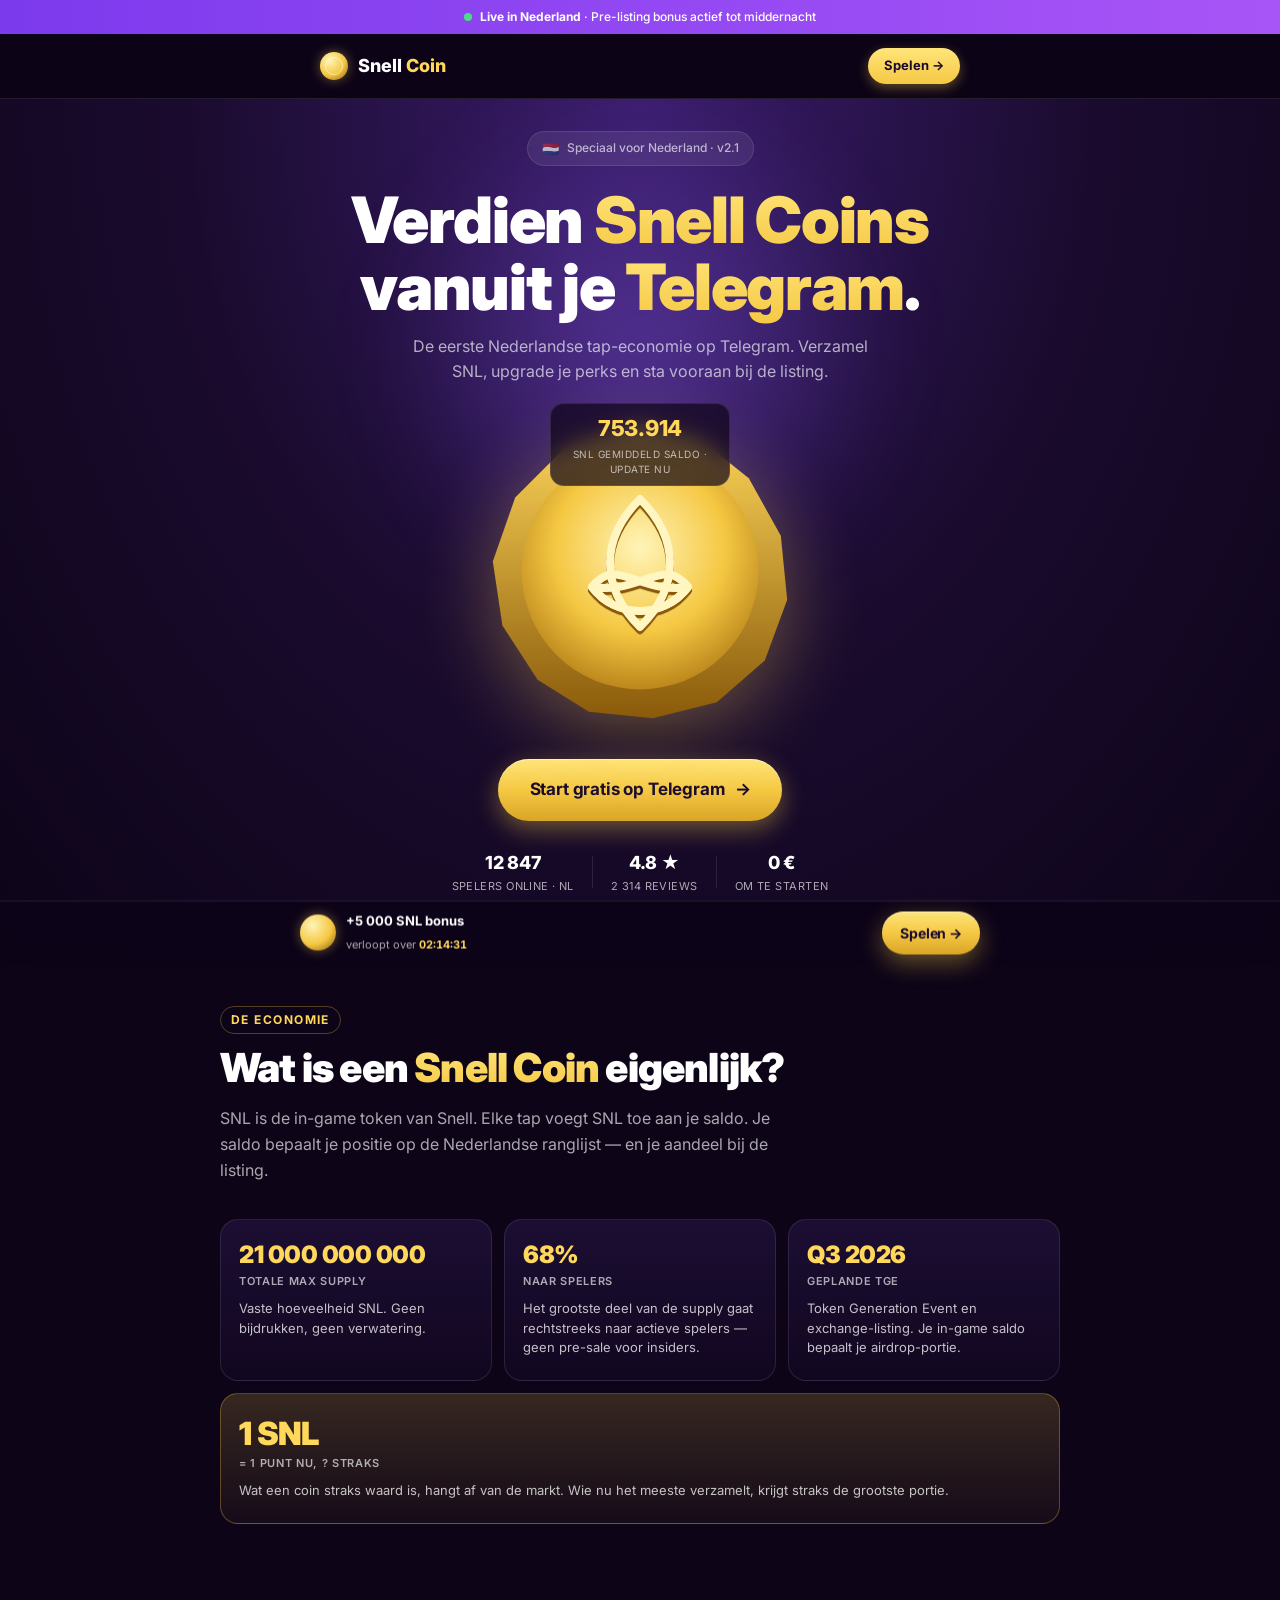
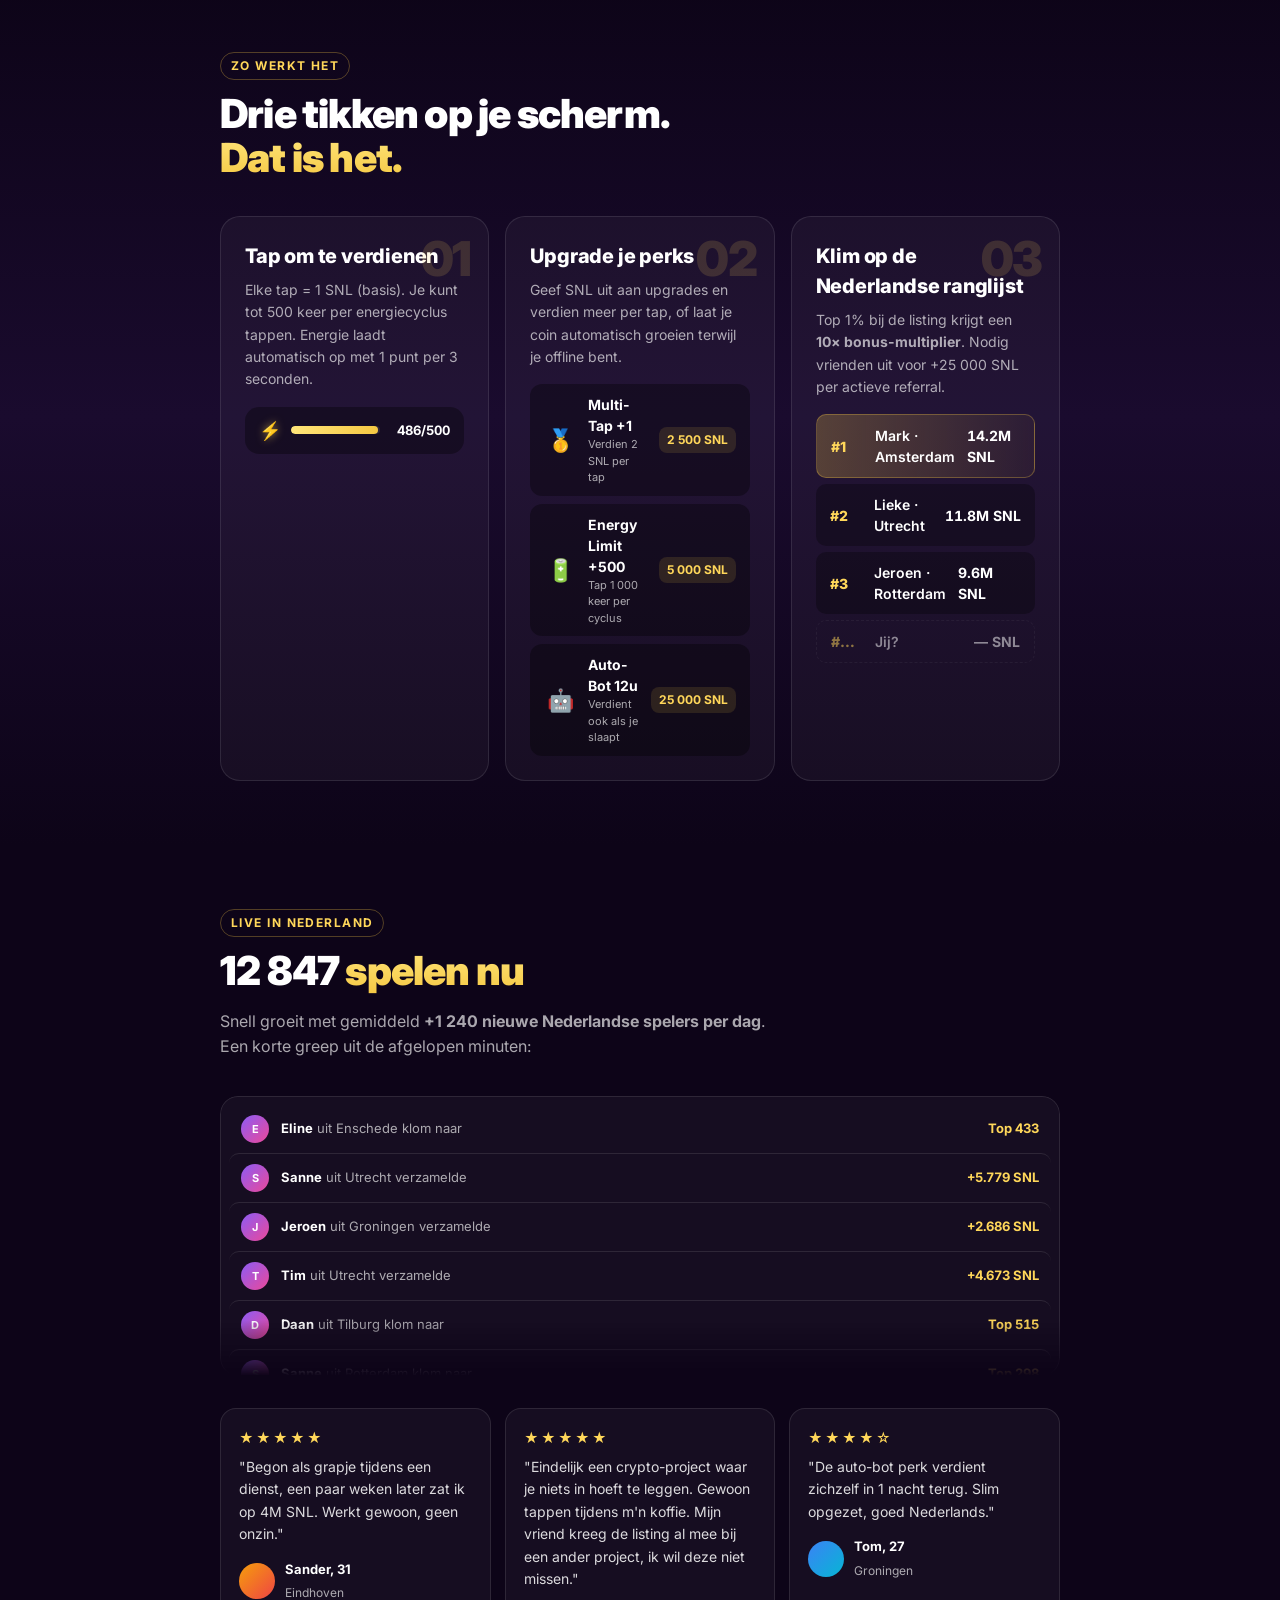
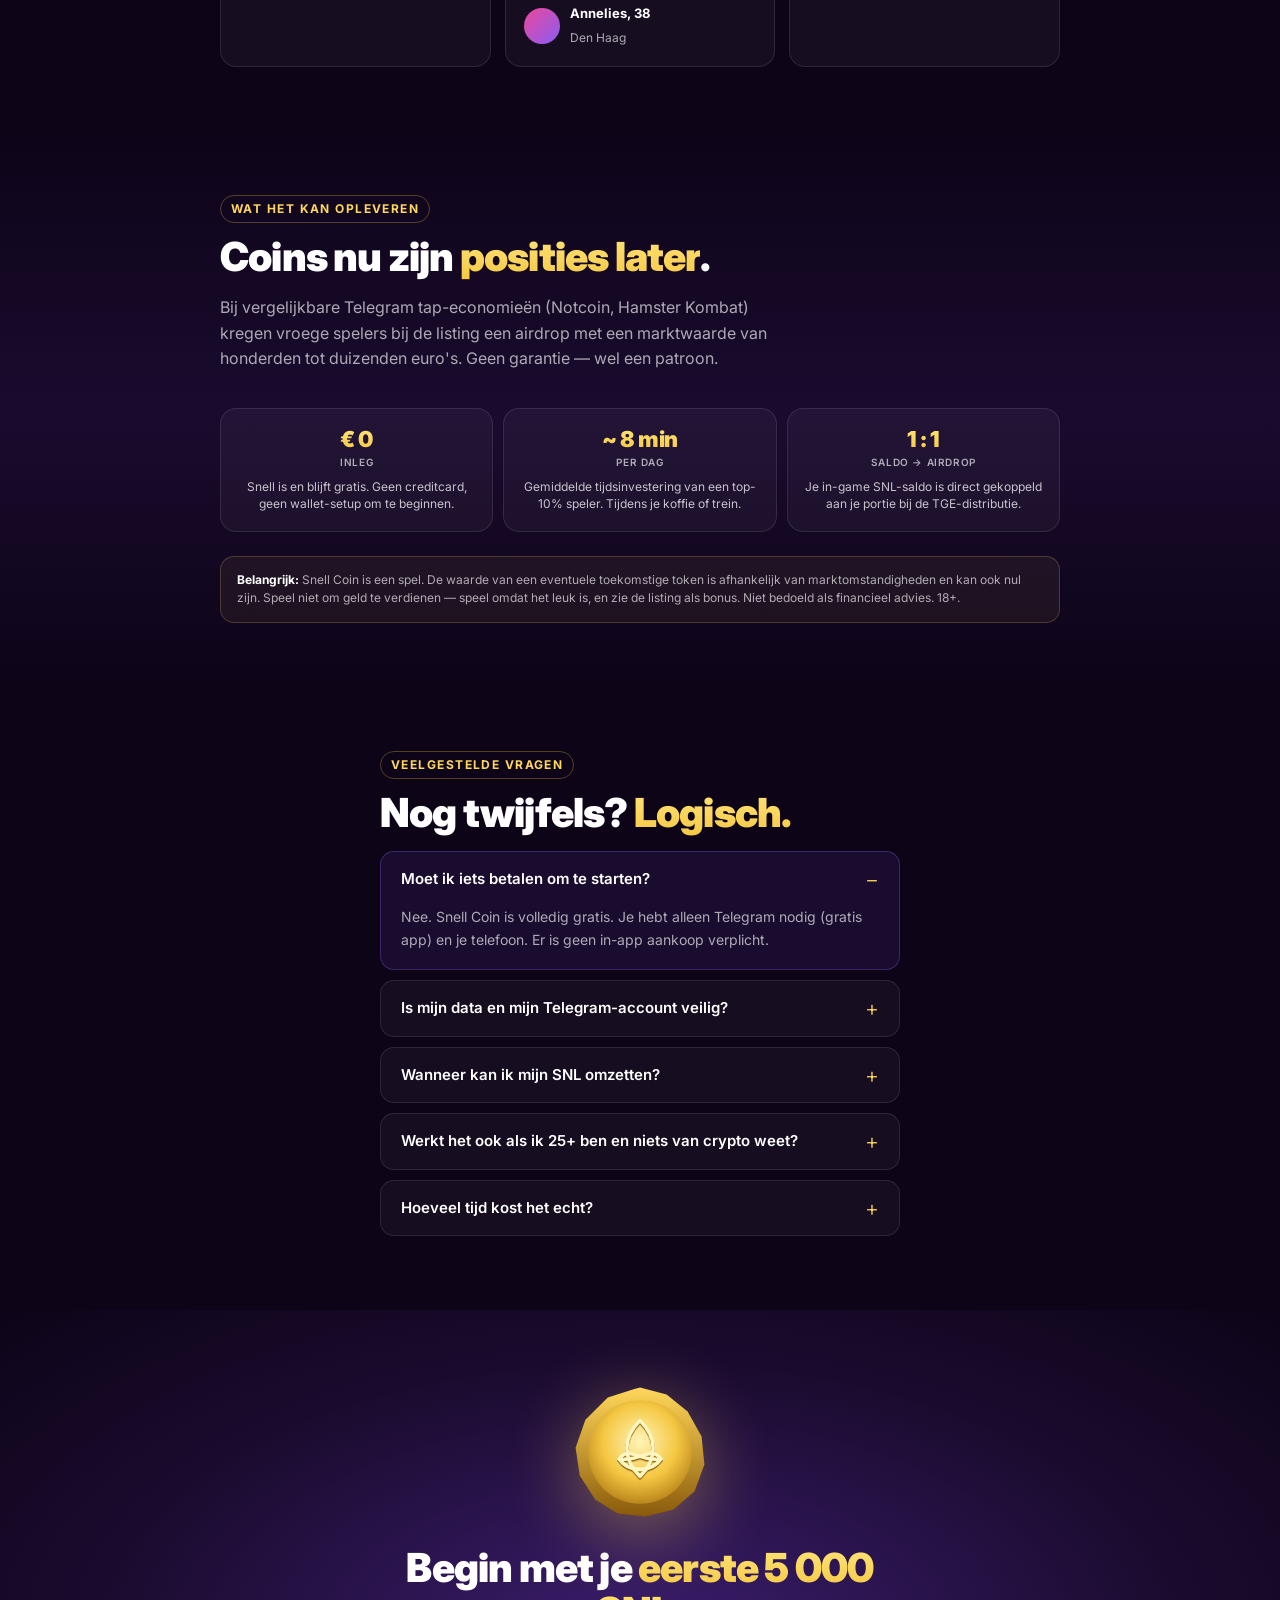
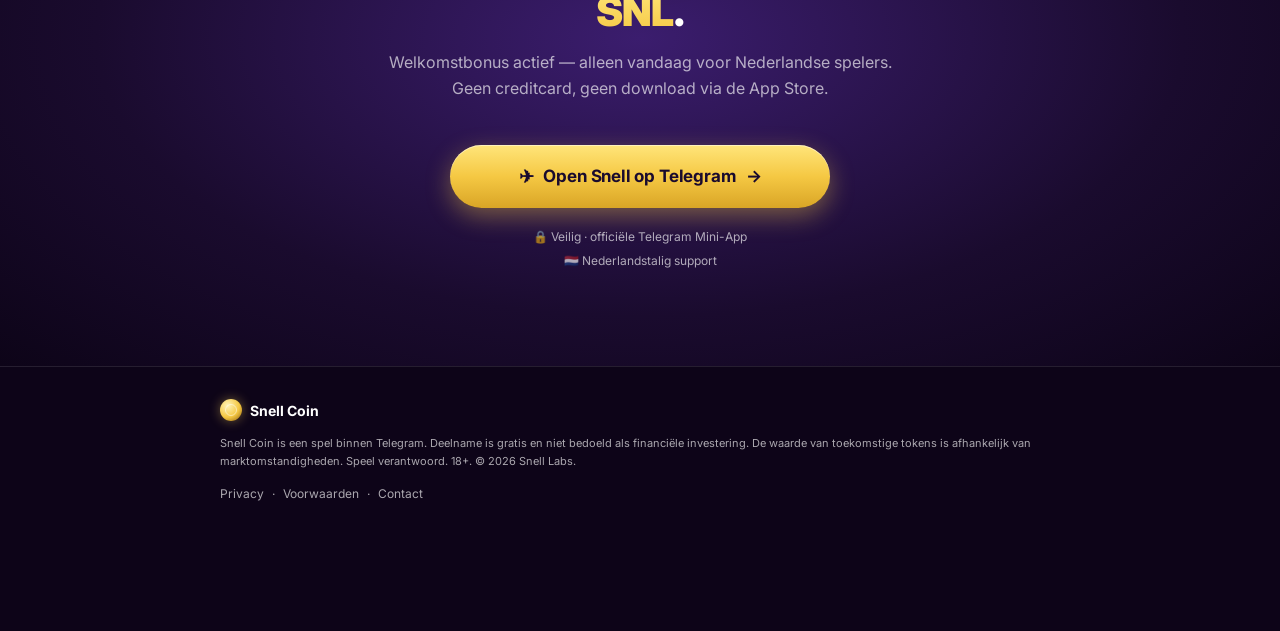
==== index.html @ 41da661c "add Snell Coin prelander for NL geo Mobile-first Dutch single-page prelander targeting 25+ paying au" ====
<!DOCTYPE html>
<html lang="nl">
<head>
<meta charset="UTF-8" />
<meta name="viewport" content="width=device-width, initial-scale=1.0, viewport-fit=cover" />
<meta name="theme-color" content="#1a0b2e" />
<title>Snell Coin — De Nederlandse Telegram-economie</title>
<meta name="description" content="Snell Coin is een Telegram-gebaseerde tap-economie. Verzamel SNL, upgrade je perks en bereid je voor op de listing. Speel gratis vanaf je telefoon." />
<link rel="preconnect" href="https://fonts.googleapis.com" />
<link rel="preconnect" href="https://fonts.gstatic.com" crossorigin />
<link href="https://fonts.googleapis.com/css2?family=Inter:wght@400;500;600;700;800;900&display=swap" rel="stylesheet" />
<link rel="stylesheet" href="styles.css" />
</head>
<body>

<!-- ============ TOP BANNER ============ -->
<div class="top-banner">
  <span class="pulse-dot"></span>
  <span><strong>Live in Nederland</strong> · Pre-listing bonus actief tot middernacht</span>
</div>

<!-- ============ NAV ============ -->
<header class="nav">
  <div class="nav-inner">
    <div class="logo">
      <div class="logo-coin"></div>
      <span>Snell <em>Coin</em></span>
    </div>
    <a href="#cta" class="nav-cta">Spelen →</a>
  </div>
</header>

<!-- ============ HERO ============ -->
<section class="hero">
  <div class="hero-glow"></div>
  <div class="container">
    <div class="hero-badge">
      <span class="flag">🇳🇱</span>
      <span>Speciaal voor Nederland · v2.1</span>
    </div>

    <h1 class="hero-title">
      Verdien <span class="gold">Snell Coins</span><br />
      vanuit je <span class="gold">Telegram</span>.
    </h1>

    <p class="hero-sub">
      De eerste Nederlandse tap-economie op Telegram. Verzamel SNL, upgrade je perks en sta vooraan bij de listing.
    </p>

    <!-- Live coin showcase -->
    <div class="coin-stage">
      <div class="coin-shadow"></div>
      <div class="coin">
        <svg viewBox="0 0 200 200" class="coin-svg" aria-hidden="true">
          <defs>
            <radialGradient id="gFace" cx="50%" cy="40%" r="65%">
              <stop offset="0%" stop-color="#FFF4B8"/>
              <stop offset="55%" stop-color="#F5C843"/>
              <stop offset="100%" stop-color="#B07A14"/>
            </radialGradient>
            <linearGradient id="gEdge" x1="0" y1="0" x2="0" y2="1">
              <stop offset="0%" stop-color="#FFD75A"/>
              <stop offset="100%" stop-color="#8A5A0A"/>
            </linearGradient>
          </defs>
          <polygon points="100,8 138,18 168,42 188,78 192,118 178,156 148,182 108,192 68,188 36,168 14,134 8,94 22,54 54,22 92,10" fill="url(#gEdge)"/>
          <circle cx="100" cy="100" r="74" fill="url(#gFace)"/>
          <g stroke="#FFF6C2" stroke-width="5" fill="none" stroke-linecap="round" stroke-linejoin="round" filter="drop-shadow(0 2px 0 #8A5A0A)">
            <path d="M100 55 C 75 80, 75 110, 100 135 C 125 110, 125 80, 100 55 Z"/>
            <path d="M70 110 C 85 90, 100 115, 130 110 C 115 130, 85 130, 70 110 Z"/>
            <path d="M130 110 C 115 90, 100 115, 70 110 C 85 130, 115 130, 130 110 Z"/>
          </g>
        </svg>
      </div>
      <div class="coin-counter">
        <div class="coin-counter-num" id="liveBalance">753.904</div>
        <div class="coin-counter-label">SNL gemiddeld saldo · update <span id="lastUpdate">nu</span></div>
      </div>
    </div>

    <a href="#cta" class="btn btn-primary btn-hero">
      <span>Start gratis op Telegram</span>
      <span class="btn-arrow">→</span>
    </a>

    <div class="hero-trust">
      <div class="trust-item"><strong id="playerCount">12 847</strong><span>spelers online · NL</span></div>
      <div class="trust-divider"></div>
      <div class="trust-item"><strong>4.8 ★</strong><span>2 314 reviews</span></div>
      <div class="trust-divider"></div>
      <div class="trust-item"><strong>0 €</strong><span>om te starten</span></div>
    </div>
  </div>
</section>

<!-- ============ ECONOMY REVEAL ============ -->
<section class="section" id="economy">
  <div class="container">
    <div class="eyebrow">De economie</div>
    <h2 class="section-title">Wat is een <span class="gold">Snell Coin</span> eigenlijk?</h2>
    <p class="section-lead">
      SNL is de in-game token van Snell. Elke tap voegt SNL toe aan je saldo. Je saldo bepaalt je positie op de Nederlandse ranglijst — en je aandeel bij de listing.
    </p>

    <div class="econ-grid">
      <div class="econ-card">
        <div class="econ-num">21 000 000 000</div>
        <div class="econ-label">Totale max supply</div>
        <p>Vaste hoeveelheid SNL. Geen bijdrukken, geen verwatering.</p>
      </div>
      <div class="econ-card">
        <div class="econ-num">68%</div>
        <div class="econ-label">Naar spelers</div>
        <p>Het grootste deel van de supply gaat rechtstreeks naar actieve spelers — geen pre-sale voor insiders.</p>
      </div>
      <div class="econ-card">
        <div class="econ-num">Q3 2026</div>
        <div class="econ-label">Geplande TGE</div>
        <p>Token Generation Event en exchange-listing. Je in-game saldo bepaalt je airdrop-portie.</p>
      </div>
      <div class="econ-card highlight">
        <div class="econ-num">1 SNL</div>
        <div class="econ-label">= 1 punt nu, ? straks</div>
        <p>Wat een coin straks waard is, hangt af van de markt. Wie nu het meeste verzamelt, krijgt straks de grootste portie.</p>
      </div>
    </div>
  </div>
</section>

<!-- ============ MECHANIC DETAIL ============ -->
<section class="section section-dark" id="how">
  <div class="container">
    <div class="eyebrow">Zo werkt het</div>
    <h2 class="section-title">Drie tikken op je scherm.<br /><span class="gold">Dat is het.</span></h2>

    <div class="how-steps">
      <div class="how-step">
        <div class="how-step-num">01</div>
        <h3>Tap om te verdienen</h3>
        <p>Elke tap = 1 SNL (basis). Je kunt tot 500 keer per energiecyclus tappen. Energie laadt automatisch op met 1 punt per 3 seconden.</p>
        <div class="energy-demo">
          <div class="lightning">⚡</div>
          <div class="energy-bar-wrap">
            <div class="energy-bar" id="energyBar"></div>
          </div>
          <span class="energy-num" id="energyNum">488/500</span>
        </div>
      </div>

      <div class="how-step">
        <div class="how-step-num">02</div>
        <h3>Upgrade je perks</h3>
        <p>Geef SNL uit aan upgrades en verdien meer per tap, of laat je coin automatisch groeien terwijl je offline bent.</p>
        <div class="perks-list">
          <div class="perk"><div class="perk-icon">🥇</div><div class="perk-info"><strong>Multi-Tap +1</strong><span>Verdien 2 SNL per tap</span></div><span class="perk-cost">2 500 SNL</span></div>
          <div class="perk"><div class="perk-icon">🔋</div><div class="perk-info"><strong>Energy Limit +500</strong><span>Tap 1 000 keer per cyclus</span></div><span class="perk-cost">5 000 SNL</span></div>
          <div class="perk"><div class="perk-icon">🤖</div><div class="perk-info"><strong>Auto-Bot 12u</strong><span>Verdient ook als je slaapt</span></div><span class="perk-cost">25 000 SNL</span></div>
        </div>
      </div>

      <div class="how-step">
        <div class="how-step-num">03</div>
        <h3>Klim op de Nederlandse ranglijst</h3>
        <p>Top 1% bij de listing krijgt een <strong>10× bonus-multiplier</strong>. Nodig vrienden uit voor +25 000 SNL per actieve referral.</p>
        <div class="leaderboard">
          <div class="lb-row gold-bg"><span class="lb-pos">#1</span><span class="lb-name">Mark · Amsterdam</span><span class="lb-bal">14.2M SNL</span></div>
          <div class="lb-row"><span class="lb-pos">#2</span><span class="lb-name">Lieke · Utrecht</span><span class="lb-bal">11.8M SNL</span></div>
          <div class="lb-row"><span class="lb-pos">#3</span><span class="lb-name">Jeroen · Rotterdam</span><span class="lb-bal">9.6M SNL</span></div>
          <div class="lb-row dim"><span class="lb-pos">#…</span><span class="lb-name">Jij?</span><span class="lb-bal">— SNL</span></div>
        </div>
      </div>
    </div>
  </div>
</section>

<!-- ============ SOCIAL PROOF / LIVE ACTIVITY ============ -->
<section class="section" id="social">
  <div class="container">
    <div class="eyebrow">Live in Nederland</div>
    <h2 class="section-title"><span id="playerBig">12 847</span> <span class="gold">spelen nu</span></h2>
    <p class="section-lead">Snell groeit met gemiddeld <strong>+1 240 nieuwe Nederlandse spelers per dag</strong>. Een korte greep uit de afgelopen minuten:</p>

    <div class="activity-feed" id="activityFeed">
      <!-- filled by JS -->
    </div>

    <div class="reviews">
      <div class="review">
        <div class="review-stars">★★★★★</div>
        <p>"Begon als grapje tijdens een dienst, een paar weken later zat ik op 4M SNL. Werkt gewoon, geen onzin."</p>
        <div class="review-author"><div class="avatar a1"></div><div><strong>Sander, 31</strong><span>Eindhoven</span></div></div>
      </div>
      <div class="review">
        <div class="review-stars">★★★★★</div>
        <p>"Eindelijk een crypto-project waar je niets in hoeft te leggen. Gewoon tappen tijdens m'n koffie. Mijn vriend kreeg de listing al mee bij een ander project, ik wil deze niet missen."</p>
        <div class="review-author"><div class="avatar a2"></div><div><strong>Annelies, 38</strong><span>Den Haag</span></div></div>
      </div>
      <div class="review">
        <div class="review-stars">★★★★☆</div>
        <p>"De auto-bot perk verdient zichzelf in 1 nacht terug. Slim opgezet, goed Nederlands."</p>
        <div class="review-author"><div class="avatar a3"></div><div><strong>Tom, 27</strong><span>Groningen</span></div></div>
      </div>
    </div>
  </div>
</section>

<!-- ============ SOFT FINANCIAL FRAMING ============ -->
<section class="section section-dark" id="value">
  <div class="container">
    <div class="eyebrow">Wat het kan opleveren</div>
    <h2 class="section-title">Coins nu zijn <span class="gold">posities later</span>.</h2>
    <p class="section-lead">
      Bij vergelijkbare Telegram tap-economieën (Notcoin, Hamster Kombat) kregen vroege spelers bij de listing een airdrop met een marktwaarde van honderden tot duizenden euro's. Geen garantie — wel een patroon.
    </p>

    <div class="value-grid">
      <div class="value-card">
        <div class="value-num gold">€ 0</div>
        <div class="value-label">Inleg</div>
        <p>Snell is en blijft gratis. Geen creditcard, geen wallet-setup om te beginnen.</p>
      </div>
      <div class="value-card">
        <div class="value-num gold">~ 8 min</div>
        <div class="value-label">Per dag</div>
        <p>Gemiddelde tijdsinvestering van een top-10% speler. Tijdens je koffie of trein.</p>
      </div>
      <div class="value-card">
        <div class="value-num gold">1 : 1</div>
        <div class="value-label">Saldo → airdrop</div>
        <p>Je in-game SNL-saldo is direct gekoppeld aan je portie bij de TGE-distributie.</p>
      </div>
    </div>

    <div class="disclaimer">
      <strong>Belangrijk:</strong> Snell Coin is een spel. De waarde van een eventuele toekomstige token is afhankelijk van marktomstandigheden en kan ook nul zijn. Speel niet om geld te verdienen — speel omdat het leuk is, en zie de listing als bonus. Niet bedoeld als financieel advies. 18+.
    </div>
  </div>
</section>

<!-- ============ FAQ ============ -->
<section class="section" id="faq">
  <div class="container narrow">
    <div class="eyebrow">Veelgestelde vragen</div>
    <h2 class="section-title">Nog twijfels? <span class="gold">Logisch.</span></h2>

    <details class="faq-item" open>
      <summary>Moet ik iets betalen om te starten?</summary>
      <p>Nee. Snell Coin is volledig gratis. Je hebt alleen Telegram nodig (gratis app) en je telefoon. Er is geen in-app aankoop verplicht.</p>
    </details>
    <details class="faq-item">
      <summary>Is mijn data en mijn Telegram-account veilig?</summary>
      <p>Snell draait als officiële Telegram Mini-App. We hebben geen toegang tot je berichten, contacten of wachtwoord. Alleen je publieke Telegram-naam en avatar.</p>
    </details>
    <details class="faq-item">
      <summary>Wanneer kan ik mijn SNL omzetten?</summary>
      <p>De TGE (Token Generation Event) staat gepland voor Q3 2026. Op dat moment wordt je in-game saldo omgezet in echte SNL op de blockchain en gelist op exchanges.</p>
    </details>
    <details class="faq-item">
      <summary>Werkt het ook als ik 25+ ben en niets van crypto weet?</summary>
      <p>Ja. De meeste van onze Nederlandse spelers zijn tussen de 27 en 45 jaar. Je hoeft niets te weten van crypto — als je een telefoon kunt bedienen, kun je Snell spelen.</p>
    </details>
    <details class="faq-item">
      <summary>Hoeveel tijd kost het echt?</summary>
      <p>5–10 minuten per dag is voldoende om in de top 25% van Nederland te blijven. De auto-bot perk verdient daarnaast 12 uur lang door terwijl je iets anders doet.</p>
    </details>
  </div>
</section>

<!-- ============ FINAL CTA ============ -->
<section class="section cta-final" id="cta">
  <div class="container narrow center">
    <div class="cta-coin">
      <svg viewBox="0 0 200 200" class="coin-svg" aria-hidden="true">
        <defs>
          <radialGradient id="gFace2" cx="50%" cy="40%" r="65%">
            <stop offset="0%" stop-color="#FFF4B8"/>
            <stop offset="55%" stop-color="#F5C843"/>
            <stop offset="100%" stop-color="#B07A14"/>
          </radialGradient>
          <linearGradient id="gEdge2" x1="0" y1="0" x2="0" y2="1">
            <stop offset="0%" stop-color="#FFD75A"/>
            <stop offset="100%" stop-color="#8A5A0A"/>
          </linearGradient>
        </defs>
        <polygon points="100,8 138,18 168,42 188,78 192,118 178,156 148,182 108,192 68,188 36,168 14,134 8,94 22,54 54,22 92,10" fill="url(#gEdge2)"/>
        <circle cx="100" cy="100" r="74" fill="url(#gFace2)"/>
        <g stroke="#FFF6C2" stroke-width="5" fill="none" stroke-linecap="round" stroke-linejoin="round" filter="drop-shadow(0 2px 0 #8A5A0A)">
          <path d="M100 55 C 75 80, 75 110, 100 135 C 125 110, 125 80, 100 55 Z"/>
          <path d="M70 110 C 85 90, 100 115, 130 110 C 115 130, 85 130, 70 110 Z"/>
          <path d="M130 110 C 115 90, 100 115, 70 110 C 85 130, 115 130, 130 110 Z"/>
        </g>
      </svg>
    </div>
    <h2 class="section-title">Begin met je <span class="gold">eerste 5 000 SNL</span>.</h2>
    <p class="section-lead">Welkomstbonus actief — alleen vandaag voor Nederlandse spelers. Geen creditcard, geen download via de App Store.</p>

    <a href="https://t.me/SnellCoinBot" class="btn btn-primary btn-cta" id="mainCta">
      <span class="tg-icon">✈</span>
      <span>Open Snell op Telegram</span>
      <span class="btn-arrow">→</span>
    </a>

    <div class="cta-meta">
      <span>🔒 Veilig · officiële Telegram Mini-App</span>
      <span>🇳🇱 Nederlandstalig support</span>
    </div>
  </div>
</section>

<!-- ============ FOOTER ============ -->
<footer class="footer">
  <div class="container">
    <div class="footer-logo">
      <div class="logo-coin small"></div>
      <span>Snell Coin</span>
    </div>
    <p class="footer-disclaimer">
      Snell Coin is een spel binnen Telegram. Deelname is gratis en niet bedoeld als financiële investering. De waarde van toekomstige tokens is afhankelijk van marktomstandigheden. Speel verantwoord. 18+. © 2026 Snell Labs.
    </p>
    <div class="footer-links">
      <a href="#">Privacy</a><span>·</span>
      <a href="#">Voorwaarden</a><span>·</span>
      <a href="#">Contact</a>
    </div>
  </div>
</footer>

<!-- ============ STICKY MOBILE CTA ============ -->
<div class="sticky-cta">
  <div class="sticky-cta-inner">
    <div class="sticky-cta-left">
      <div class="sticky-cta-coin"></div>
      <div>
        <strong>+5 000 SNL bonus</strong>
        <span>verloopt over <span id="countdown">02:14:33</span></span>
      </div>
    </div>
    <a href="https://t.me/SnellCoinBot" class="btn btn-primary btn-sm">Spelen →</a>
  </div>
</div>

<script src="script.js"></script>
</body>
</html>
---- styles.css ----
/* ============ RESET / BASE ============ */
*,*::before,*::after{box-sizing:border-box;margin:0;padding:0}
html{scroll-behavior:smooth;-webkit-text-size-adjust:100%}
body{
  font-family:'Inter',-apple-system,BlinkMacSystemFont,'Segoe UI',sans-serif;
  background:#0d0418;
  color:#fff;
  line-height:1.5;
  -webkit-font-smoothing:antialiased;
  overflow-x:hidden;
  padding-bottom:88px;
}
a{color:inherit;text-decoration:none}
img,svg{display:block;max-width:100%}

:root{
  --bg-0:#0d0418;
  --bg-1:#1a0b2e;
  --bg-2:#2a1248;
  --purple:#6b46c1;
  --purple-light:#8b5cf6;
  --gold:#FFD75A;
  --gold-2:#F5C843;
  --gold-3:#B07A14;
  --text-dim:rgba(255,255,255,.65);
  --border:rgba(255,255,255,.1);
}

.container{max-width:680px;margin:0 auto;padding:0 20px}
.container.narrow{max-width:560px}
.container.center{text-align:center}

.gold{color:var(--gold);background:linear-gradient(180deg,#FFE57A 0%,#F5C843 100%);-webkit-background-clip:text;background-clip:text;-webkit-text-fill-color:transparent}

/* ============ TOP BANNER ============ */
.top-banner{
  background:linear-gradient(90deg,#7c3aed,#a855f7);
  color:#fff;
  padding:8px 16px;
  text-align:center;
  font-size:12px;
  display:flex;align-items:center;justify-content:center;gap:8px;
  font-weight:500;
}
.pulse-dot{width:8px;height:8px;border-radius:50%;background:#4ade80;box-shadow:0 0 0 0 rgba(74,222,128,.7);animation:pulse 1.6s infinite}
@keyframes pulse{0%{box-shadow:0 0 0 0 rgba(74,222,128,.7)}70%{box-shadow:0 0 0 10px rgba(74,222,128,0)}100%{box-shadow:0 0 0 0 rgba(74,222,128,0)}}

/* ============ NAV ============ */
.nav{position:sticky;top:0;z-index:50;backdrop-filter:blur(12px);background:rgba(13,4,24,.85);border-bottom:1px solid var(--border)}
.nav-inner{max-width:680px;margin:0 auto;padding:14px 20px;display:flex;align-items:center;justify-content:space-between}
.logo{display:flex;align-items:center;gap:10px;font-weight:800;font-size:18px}
.logo em{font-style:normal;color:var(--gold)}
.logo-coin{
  width:28px;height:28px;border-radius:50%;
  background:radial-gradient(circle at 35% 30%,#FFF4B8 0%,#F5C843 55%,#8A5A0A 100%);
  box-shadow:0 0 12px rgba(255,215,90,.4);
  position:relative;
}
.logo-coin::after{content:"";position:absolute;inset:5px;border-radius:50%;border:1.5px solid rgba(255,255,255,.5)}
.logo-coin.small{width:22px;height:22px}
.nav-cta{
  background:linear-gradient(180deg,#FFE57A,#F5C843);
  color:#1a0b2e;font-weight:700;font-size:13px;
  padding:8px 16px;border-radius:999px;
  box-shadow:0 4px 12px rgba(245,200,67,.35);
}

/* ============ HERO ============ */
.hero{
  position:relative;
  background:radial-gradient(ellipse at top,#3b1d6e 0%,#1a0b2e 50%,#0d0418 100%);
  padding:32px 0 48px;
  overflow:hidden;
}
.hero-glow{
  position:absolute;top:30%;left:50%;transform:translate(-50%,-50%);
  width:600px;height:600px;
  background:radial-gradient(circle,rgba(139,92,246,.4) 0%,transparent 60%);
  filter:blur(40px);pointer-events:none;
}
.hero .container{position:relative;z-index:1;text-align:center}

.hero-badge{
  display:inline-flex;align-items:center;gap:8px;
  background:rgba(255,255,255,.08);border:1px solid var(--border);
  padding:6px 14px;border-radius:999px;
  font-size:12px;font-weight:500;color:var(--text-dim);
  margin-bottom:20px;
}
.hero-badge .flag{font-size:14px}

.hero-title{
  font-size:clamp(34px,8vw,52px);font-weight:900;line-height:1.05;letter-spacing:-.02em;
  margin-bottom:14px;
}
.hero-sub{
  font-size:16px;color:var(--text-dim);max-width:480px;margin:0 auto 28px;line-height:1.55;
}

/* Coin stage */
.coin-stage{
  position:relative;margin:8px auto 28px;
  width:min(82vw,320px);aspect-ratio:1;
  display:flex;align-items:center;justify-content:center;
}
.coin-shadow{
  position:absolute;bottom:-2%;left:50%;transform:translateX(-50%);
  width:70%;height:14px;
  background:radial-gradient(ellipse,rgba(0,0,0,.55),transparent 70%);
  filter:blur(8px);
}
.coin{
  width:100%;height:100%;
  filter:drop-shadow(0 18px 40px rgba(255,215,90,.35));
  animation:float 4s ease-in-out infinite;
}
.coin-svg{width:100%;height:100%}
@keyframes float{0%,100%{transform:translateY(0) rotate(-3deg)}50%{transform:translateY(-12px) rotate(3deg)}}

.coin-counter{
  position:absolute;top:-8px;left:50%;transform:translateX(-50%);
  background:rgba(13,4,24,.7);backdrop-filter:blur(10px);
  border:1px solid var(--border);border-radius:14px;
  padding:8px 16px;text-align:center;min-width:180px;
}
.coin-counter-num{font-size:22px;font-weight:800;color:var(--gold);letter-spacing:-.01em}
.coin-counter-label{font-size:10px;color:var(--text-dim);margin-top:2px;text-transform:uppercase;letter-spacing:.05em}

/* Buttons */
.btn{
  display:inline-flex;align-items:center;justify-content:center;gap:10px;
  padding:16px 28px;border-radius:999px;
  font-weight:700;font-size:16px;letter-spacing:-.01em;
  border:none;cursor:pointer;transition:transform .15s ease,box-shadow .15s ease;
  text-align:center;
}
.btn-primary{
  background:linear-gradient(180deg,#FFE57A 0%,#F5C843 50%,#D9A526 100%);
  color:#1a0b2e;
  box-shadow:0 8px 24px rgba(245,200,67,.4),inset 0 1px 0 rgba(255,255,255,.5);
}
.btn-primary:hover{transform:translateY(-2px);box-shadow:0 12px 32px rgba(245,200,67,.5),inset 0 1px 0 rgba(255,255,255,.5)}
.btn-primary:active{transform:translateY(0)}
.btn-hero{font-size:17px;padding:18px 32px}
.btn-arrow{transition:transform .2s ease}
.btn:hover .btn-arrow{transform:translateX(4px)}
.btn-sm{padding:11px 18px;font-size:14px}

.hero-trust{
  display:flex;align-items:center;justify-content:center;gap:0;
  margin-top:28px;
}
.trust-item{display:flex;flex-direction:column;align-items:center;padding:0 18px;font-size:11px;color:var(--text-dim);text-transform:uppercase;letter-spacing:.04em}
.trust-item strong{font-size:18px;color:#fff;font-weight:800;margin-bottom:2px;letter-spacing:-.01em}
.trust-divider{width:1px;height:32px;background:var(--border)}

/* ============ SECTIONS ============ */
.section{padding:64px 0;position:relative}
.section-dark{background:linear-gradient(180deg,#0d0418 0%,#1a0b2e 50%,#0d0418 100%)}

.eyebrow{
  display:inline-block;
  color:var(--gold);font-weight:700;font-size:12px;
  letter-spacing:.12em;text-transform:uppercase;margin-bottom:12px;
  border:1px solid rgba(245,200,67,.3);padding:4px 10px;border-radius:999px;
}
.section-title{
  font-size:clamp(28px,6vw,40px);font-weight:900;line-height:1.1;letter-spacing:-.02em;
  margin-bottom:16px;
}
.section-lead{
  font-size:16px;color:var(--text-dim);line-height:1.6;margin-bottom:36px;max-width:560px;
}

/* ============ ECONOMY GRID ============ */
.econ-grid{display:grid;grid-template-columns:repeat(2,1fr);gap:12px}
.econ-card{
  background:linear-gradient(180deg,rgba(139,92,246,.12) 0%,rgba(139,92,246,.04) 100%);
  border:1px solid var(--border);border-radius:18px;
  padding:22px 18px;
}
.econ-card.highlight{
  background:linear-gradient(180deg,rgba(245,200,67,.18) 0%,rgba(245,200,67,.04) 100%);
  border-color:rgba(245,200,67,.3);
  grid-column:span 2;
}
.econ-num{font-size:24px;font-weight:900;color:var(--gold);letter-spacing:-.02em;line-height:1.1}
.econ-card.highlight .econ-num{font-size:32px}
.econ-label{font-size:11px;color:var(--text-dim);text-transform:uppercase;letter-spacing:.06em;margin:4px 0 10px;font-weight:600}
.econ-card p{font-size:13px;color:rgba(255,255,255,.75);line-height:1.5}

/* ============ HOW STEPS ============ */
.how-steps{display:flex;flex-direction:column;gap:20px;margin-top:36px}
.how-step{
  background:rgba(255,255,255,.04);border:1px solid var(--border);
  border-radius:20px;padding:24px;position:relative;
}
.how-step-num{
  position:absolute;top:18px;right:18px;
  font-size:48px;font-weight:900;color:rgba(255,215,90,.15);line-height:1;letter-spacing:-.04em;
}
.how-step h3{font-size:20px;font-weight:800;margin-bottom:8px;letter-spacing:-.01em}
.how-step p{font-size:14px;color:var(--text-dim);line-height:1.6;margin-bottom:16px}

/* Energy demo */
.energy-demo{display:flex;align-items:center;gap:10px;background:rgba(0,0,0,.35);padding:10px 14px;border-radius:14px}
.lightning{font-size:18px;filter:drop-shadow(0 0 4px rgba(255,215,90,.6))}
.energy-bar-wrap{flex:1;height:8px;background:rgba(255,255,255,.1);border-radius:999px;overflow:hidden}
.energy-bar{height:100%;width:97.6%;background:linear-gradient(90deg,#FFE57A,#F5C843);border-radius:999px;transition:width .3s ease}
.energy-num{font-size:13px;font-weight:700;color:#fff;min-width:60px;text-align:right;font-variant-numeric:tabular-nums}

/* Perks list */
.perks-list{display:flex;flex-direction:column;gap:8px}
.perk{
  display:flex;align-items:center;gap:12px;
  background:rgba(0,0,0,.35);border-radius:12px;padding:10px 14px;
}
.perk-icon{font-size:22px;width:32px;text-align:center}
.perk-info{flex:1;display:flex;flex-direction:column}
.perk-info strong{font-size:14px;font-weight:700}
.perk-info span{font-size:11px;color:var(--text-dim)}
.perk-cost{font-size:12px;font-weight:700;color:var(--gold);background:rgba(245,200,67,.12);padding:4px 8px;border-radius:8px;white-space:nowrap}

/* Leaderboard */
.leaderboard{display:flex;flex-direction:column;gap:6px}
.lb-row{
  display:flex;align-items:center;gap:12px;
  background:rgba(0,0,0,.3);padding:10px 14px;border-radius:10px;
  font-size:14px;
}
.lb-row.gold-bg{
  background:linear-gradient(90deg,rgba(245,200,67,.25),rgba(245,200,67,.05));
  border:1px solid rgba(245,200,67,.3);
}
.lb-row.dim{opacity:.5;border:1px dashed var(--border);background:transparent}
.lb-pos{font-weight:800;color:var(--gold);min-width:32px}
.lb-name{flex:1;font-weight:600}
.lb-bal{font-weight:700;color:#fff;font-variant-numeric:tabular-nums}

/* ============ ACTIVITY FEED ============ */
.activity-feed{
  background:rgba(255,255,255,.04);border:1px solid var(--border);border-radius:18px;
  padding:8px;margin-bottom:32px;max-height:280px;overflow:hidden;
  mask-image:linear-gradient(180deg,#000 0%,#000 80%,transparent 100%);
}
.activity-row{
  display:flex;align-items:center;gap:12px;
  padding:10px 12px;border-radius:10px;font-size:13px;
  animation:slideIn .4s ease-out;
}
.activity-row + .activity-row{border-top:1px solid var(--border)}
.activity-avatar{
  width:28px;height:28px;border-radius:50%;
  background:linear-gradient(135deg,#8b5cf6,#ec4899);
  display:flex;align-items:center;justify-content:center;
  font-size:11px;font-weight:700;flex-shrink:0;
}
.activity-text{flex:1;color:var(--text-dim)}
.activity-text strong{color:#fff}
.activity-amount{color:var(--gold);font-weight:700;font-variant-numeric:tabular-nums;white-space:nowrap}
@keyframes slideIn{from{opacity:0;transform:translateY(-8px)}to{opacity:1;transform:none}}

/* Reviews */
.reviews{display:flex;flex-direction:column;gap:14px}
.review{
  background:rgba(255,255,255,.04);border:1px solid var(--border);
  border-radius:16px;padding:18px;
}
.review-stars{color:var(--gold);font-size:14px;letter-spacing:2px;margin-bottom:8px}
.review p{font-size:14px;line-height:1.6;color:rgba(255,255,255,.85);margin-bottom:14px}
.review-author{display:flex;align-items:center;gap:10px}
.avatar{width:36px;height:36px;border-radius:50%;flex-shrink:0}
.avatar.a1{background:linear-gradient(135deg,#f59e0b,#ef4444)}
.avatar.a2{background:linear-gradient(135deg,#ec4899,#8b5cf6)}
.avatar.a3{background:linear-gradient(135deg,#3b82f6,#06b6d4)}
.review-author strong{font-size:13px;display:block}
.review-author span{font-size:12px;color:var(--text-dim)}

/* ============ VALUE ============ */
.value-grid{display:grid;grid-template-columns:repeat(3,1fr);gap:10px;margin-bottom:24px}
.value-card{
  background:rgba(255,255,255,.04);border:1px solid var(--border);
  border-radius:16px;padding:18px 12px;text-align:center;
}
.value-num{font-size:22px;font-weight:900;letter-spacing:-.02em;line-height:1.1}
.value-label{font-size:10px;text-transform:uppercase;letter-spacing:.06em;color:var(--text-dim);margin:4px 0 8px;font-weight:600}
.value-card p{font-size:12px;color:rgba(255,255,255,.75);line-height:1.45}

.disclaimer{
  background:rgba(255,215,90,.06);border:1px solid rgba(255,215,90,.2);
  border-radius:14px;padding:14px 16px;
  font-size:12px;color:var(--text-dim);line-height:1.55;
}
.disclaimer strong{color:#fff}

/* ============ FAQ ============ */
.faq-item{
  background:rgba(255,255,255,.04);border:1px solid var(--border);
  border-radius:14px;margin-bottom:10px;overflow:hidden;
  transition:background .2s ease;
}
.faq-item[open]{background:rgba(139,92,246,.1);border-color:rgba(139,92,246,.3)}
.faq-item summary{
  padding:16px 20px;cursor:pointer;font-weight:600;font-size:15px;
  list-style:none;display:flex;justify-content:space-between;align-items:center;gap:12px;
}
.faq-item summary::-webkit-details-marker{display:none}
.faq-item summary::after{
  content:"+";font-size:22px;font-weight:300;color:var(--gold);
  transition:transform .2s ease;line-height:1;
}
.faq-item[open] summary::after{content:"−"}
.faq-item p{padding:0 20px 18px;font-size:14px;color:var(--text-dim);line-height:1.6}

/* ============ FINAL CTA ============ */
.cta-final{
  background:radial-gradient(ellipse at center,#3b1d6e 0%,#1a0b2e 60%,#0d0418 100%);
  padding:72px 0 96px;
}
.cta-coin{width:140px;margin:0 auto 24px;animation:float 4s ease-in-out infinite;filter:drop-shadow(0 16px 36px rgba(255,215,90,.4))}
.btn-cta{
  font-size:17px;padding:18px 28px;width:100%;max-width:380px;margin:8px auto 0;
  animation:ctaPulse 2.4s ease-in-out infinite;
}
@keyframes ctaPulse{0%,100%{box-shadow:0 8px 24px rgba(245,200,67,.4),inset 0 1px 0 rgba(255,255,255,.5)}50%{box-shadow:0 12px 40px rgba(245,200,67,.7),inset 0 1px 0 rgba(255,255,255,.5)}}
.tg-icon{font-size:18px;color:#1a0b2e}
.cta-meta{margin-top:20px;display:flex;flex-direction:column;gap:6px;font-size:12px;color:var(--text-dim)}

/* ============ FOOTER ============ */
.footer{padding:32px 0 40px;border-top:1px solid var(--border);background:#0d0418}
.footer-logo{display:flex;align-items:center;gap:8px;font-weight:700;margin-bottom:14px;font-size:14px}
.footer-disclaimer{font-size:11px;color:var(--text-dim);line-height:1.6;margin-bottom:14px}
.footer-links{display:flex;align-items:center;gap:8px;font-size:12px;color:var(--text-dim)}
.footer-links a:hover{color:#fff}

/* ============ STICKY CTA ============ */
.sticky-cta{
  position:fixed;bottom:0;left:0;right:0;z-index:100;
  background:rgba(13,4,24,.92);backdrop-filter:blur(16px);
  border-top:1px solid var(--border);
  padding:10px 16px calc(10px + env(safe-area-inset-bottom));
  transform:translateY(100%);transition:transform .3s ease;
}
.sticky-cta.visible{transform:translateY(0)}
.sticky-cta-inner{max-width:680px;margin:0 auto;display:flex;align-items:center;justify-content:space-between;gap:12px}
.sticky-cta-left{display:flex;align-items:center;gap:10px;min-width:0;flex:1}
.sticky-cta-coin{
  width:36px;height:36px;border-radius:50%;flex-shrink:0;
  background:radial-gradient(circle at 35% 30%,#FFF4B8 0%,#F5C843 55%,#8A5A0A 100%);
  box-shadow:0 0 12px rgba(255,215,90,.4);
}
.sticky-cta-left strong{display:block;font-size:13px;font-weight:700}
.sticky-cta-left span{font-size:11px;color:var(--text-dim)}
#countdown{color:var(--gold);font-weight:700;font-variant-numeric:tabular-nums}

/* ============ TABLET+ ============ */
@media (min-width:720px){
  .container{max-width:880px}
  .econ-grid{grid-template-columns:repeat(3,1fr)}
  .econ-card.highlight{grid-column:span 3}
  .how-steps{display:grid;grid-template-columns:repeat(3,1fr);gap:16px}
  .reviews{display:grid;grid-template-columns:repeat(3,1fr)}
  .hero-title{font-size:64px}
}

/* Reduce motion */
@media (prefers-reduced-motion:reduce){
  *,*::before,*::after{animation-duration:.01ms!important;animation-iteration-count:1!important;transition-duration:.01ms!important}
}
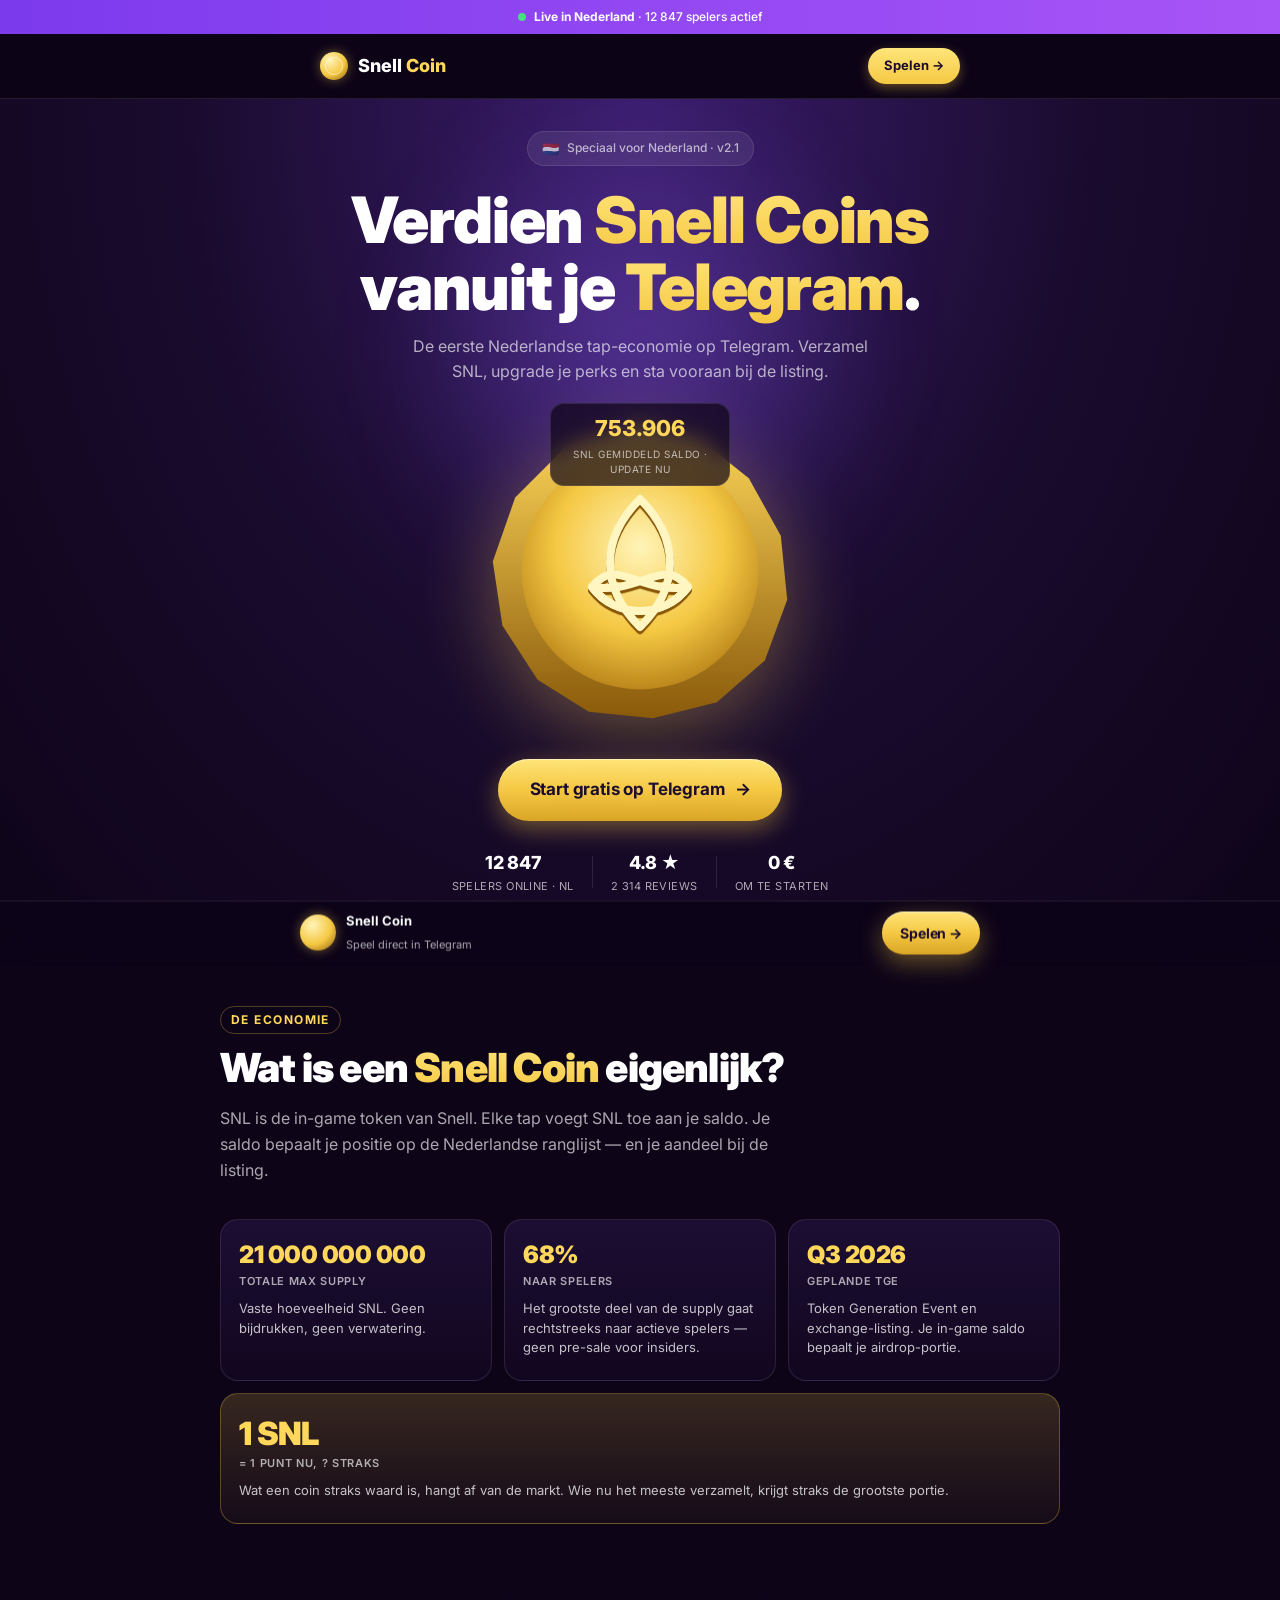
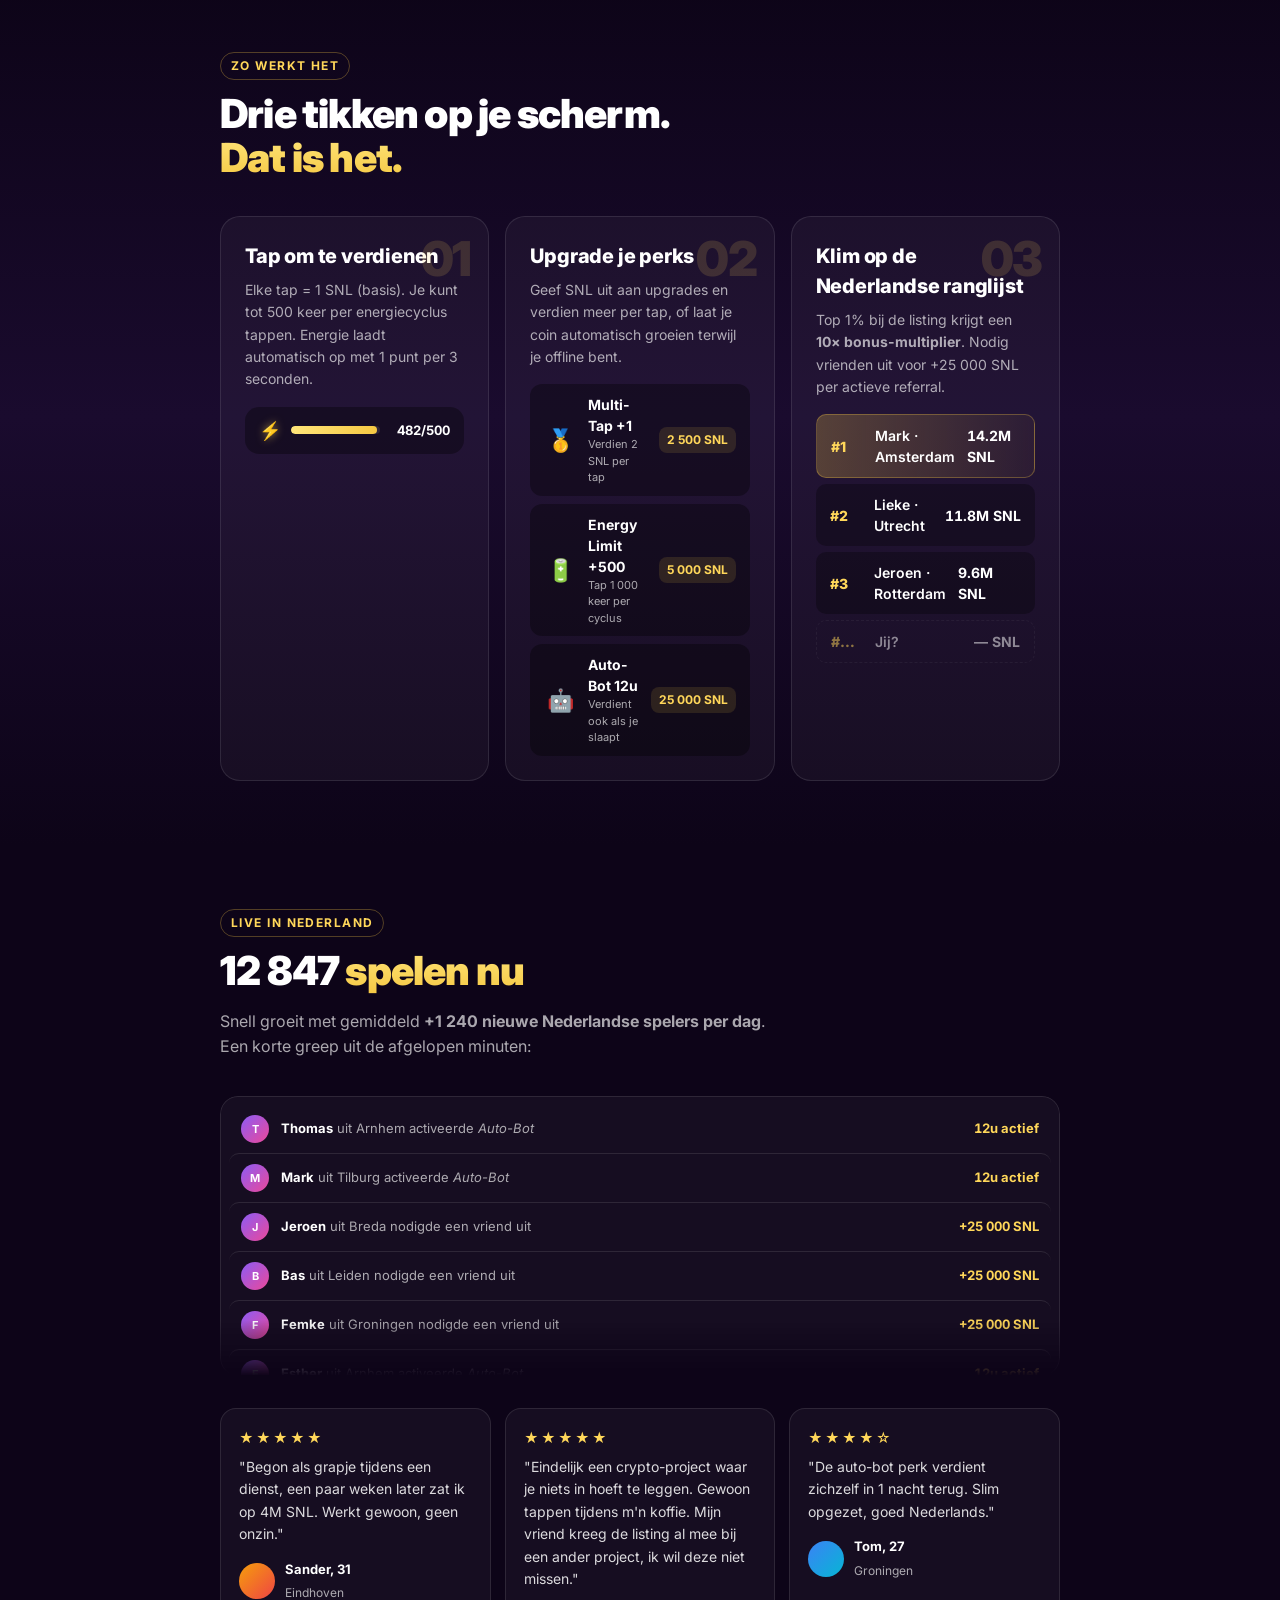
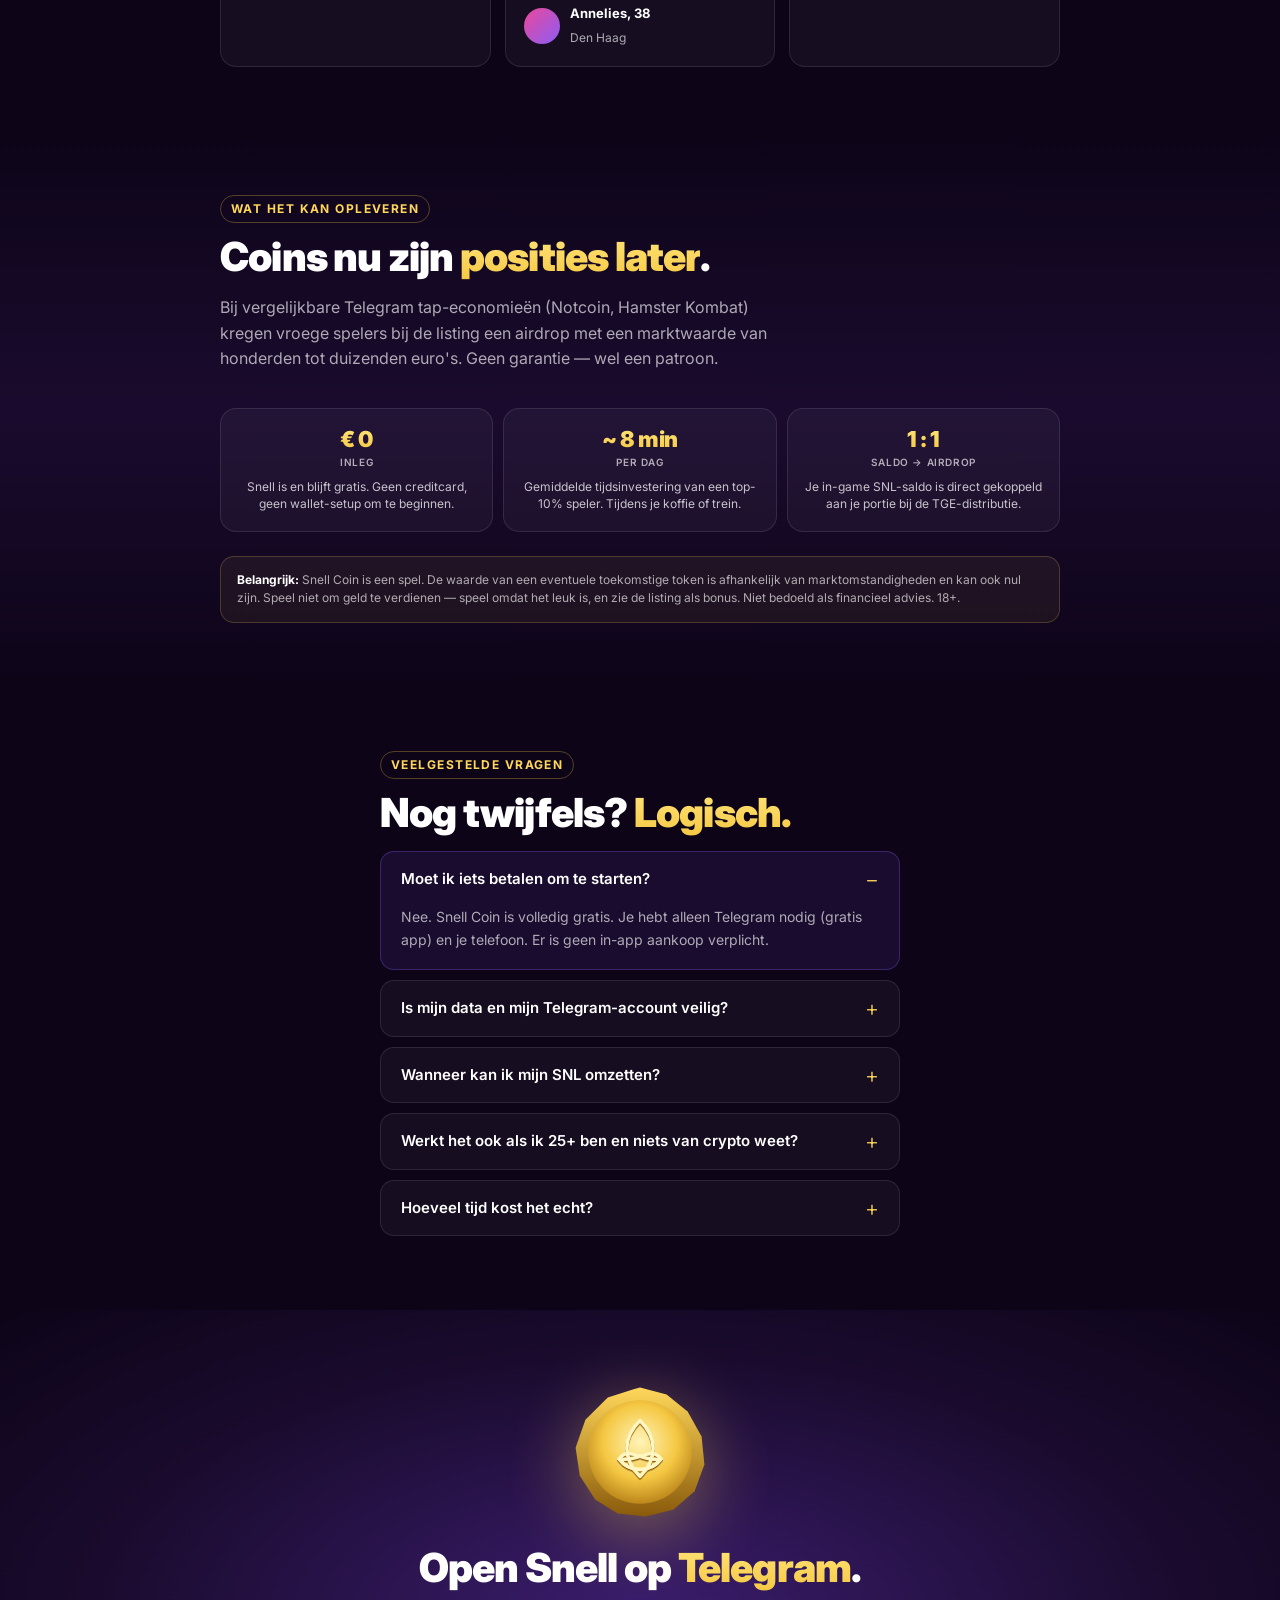
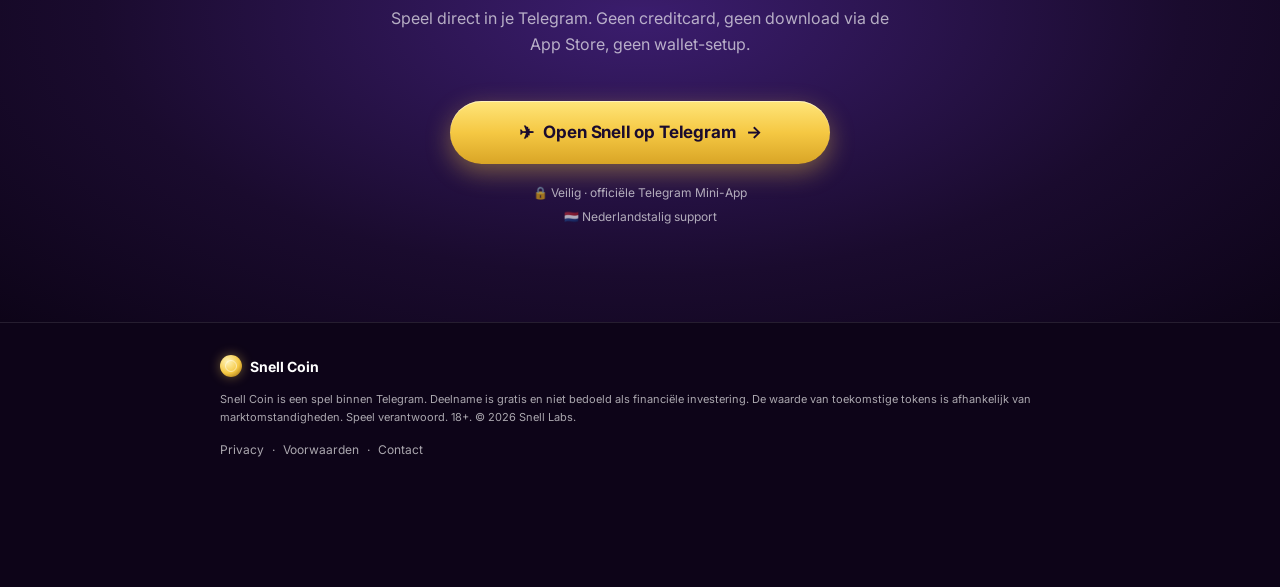
==== commit 9b689316: "remove pre-listing urgency and welcome bonus framing - top banner now shows active player count inst" ====
--- a/index.html
+++ b/index.html
@@ -16,7 +16,7 @@
 <!-- ============ TOP BANNER ============ -->
 <div class="top-banner">
   <span class="pulse-dot"></span>
-  <span><strong>Live in Nederland</strong> · Pre-listing bonus actief tot middernacht</span>
+  <span><strong>Live in Nederland</strong> · 12 847 spelers actief</span>
 </div>
 
 <!-- ============ NAV ============ -->
@@ -292,8 +292,8 @@
         </g>
       </svg>
     </div>
-    <h2 class="section-title">Begin met je <span class="gold">eerste 5 000 SNL</span>.</h2>
-    <p class="section-lead">Welkomstbonus actief — alleen vandaag voor Nederlandse spelers. Geen creditcard, geen download via de App Store.</p>
+    <h2 class="section-title">Open Snell op <span class="gold">Telegram</span>.</h2>
+    <p class="section-lead">Speel direct in je Telegram. Geen creditcard, geen download via de App Store, geen wallet-setup.</p>
 
     <a href="https://t.me/SnellCoinBot" class="btn btn-primary btn-cta" id="mainCta">
       <span class="tg-icon">✈</span>
@@ -332,8 +332,8 @@
     <div class="sticky-cta-left">
       <div class="sticky-cta-coin"></div>
       <div>
-        <strong>+5 000 SNL bonus</strong>
-        <span>verloopt over <span id="countdown">02:14:33</span></span>
+        <strong>Snell Coin</strong>
+        <span>Speel direct in Telegram</span>
       </div>
     </div>
     <a href="https://t.me/SnellCoinBot" class="btn btn-primary btn-sm">Spelen →</a>
--- a/styles.css
+++ b/styles.css
@@ -351,7 +351,6 @@
 }
 .sticky-cta-left strong{display:block;font-size:13px;font-weight:700}
 .sticky-cta-left span{font-size:11px;color:var(--text-dim)}
-#countdown{color:var(--gold);font-weight:700;font-variant-numeric:tabular-nums}
 
 /* ============ TABLET+ ============ */
 @media (min-width:720px){
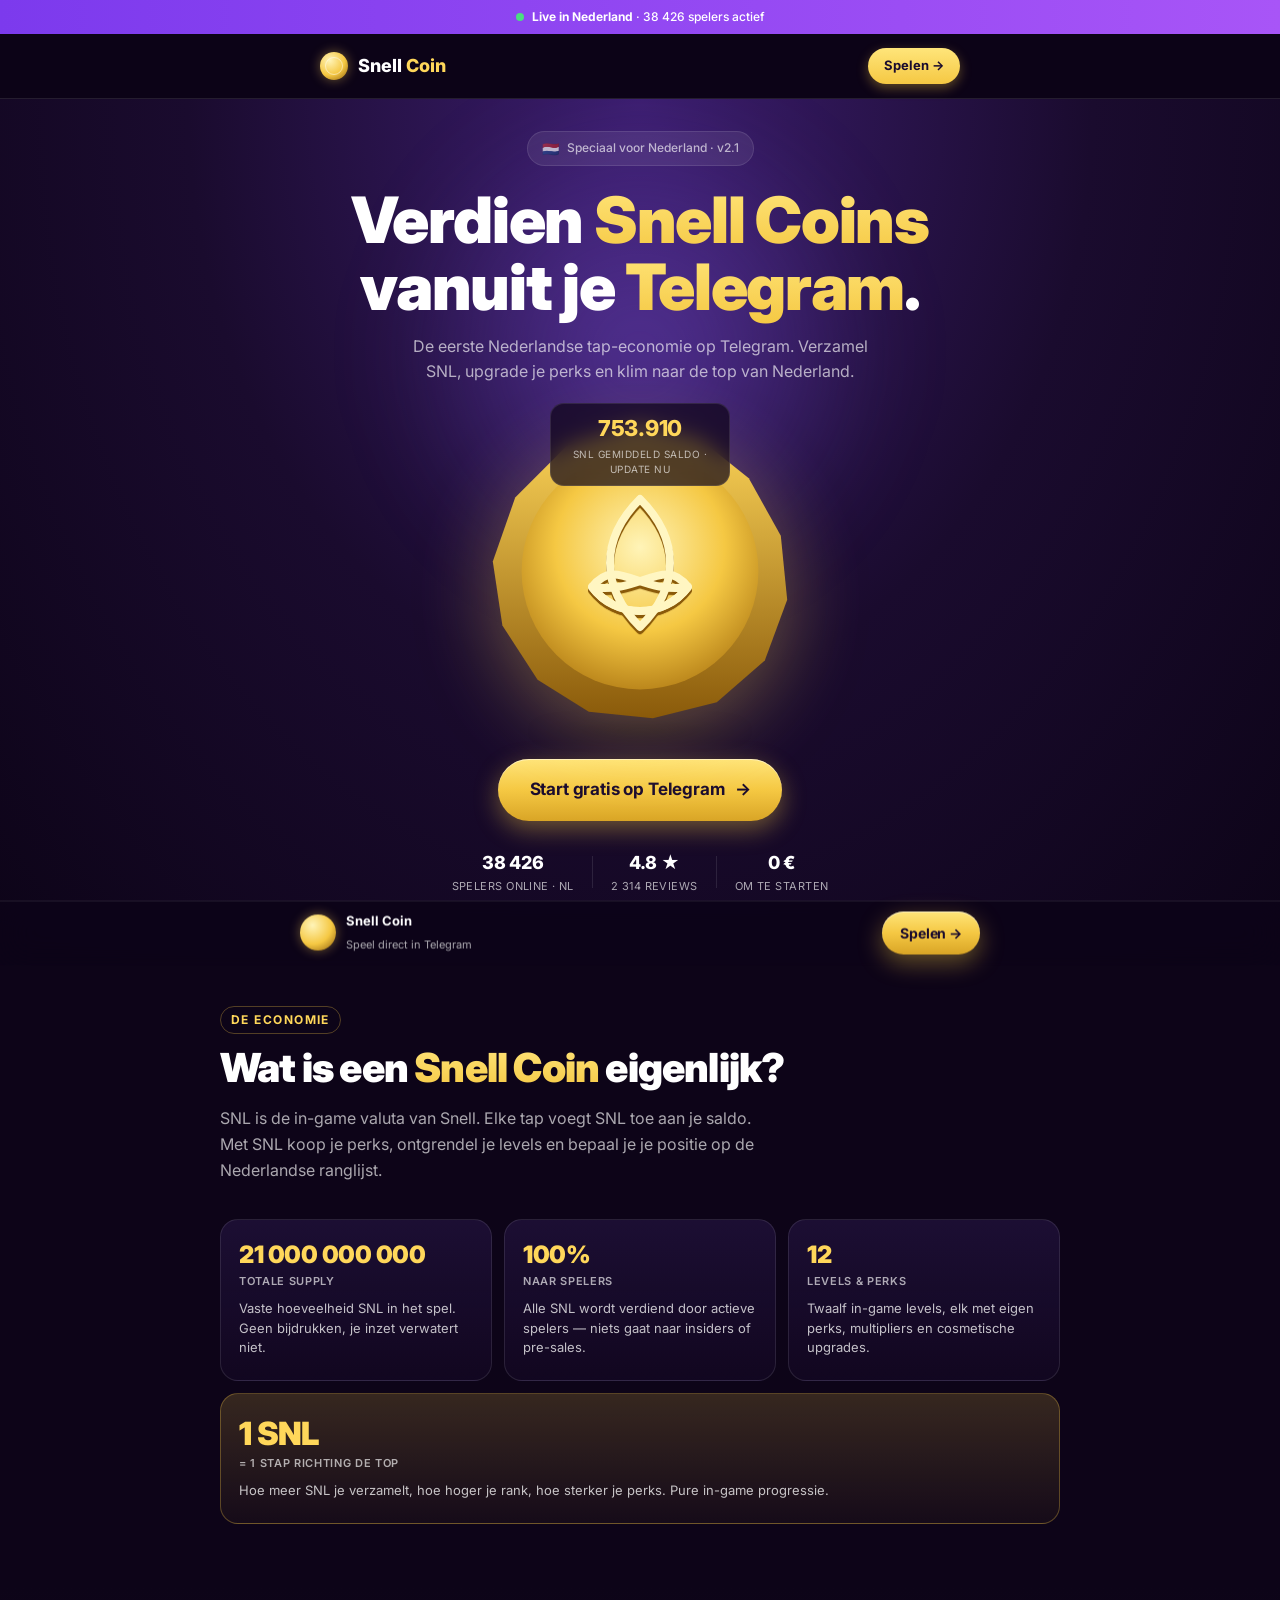
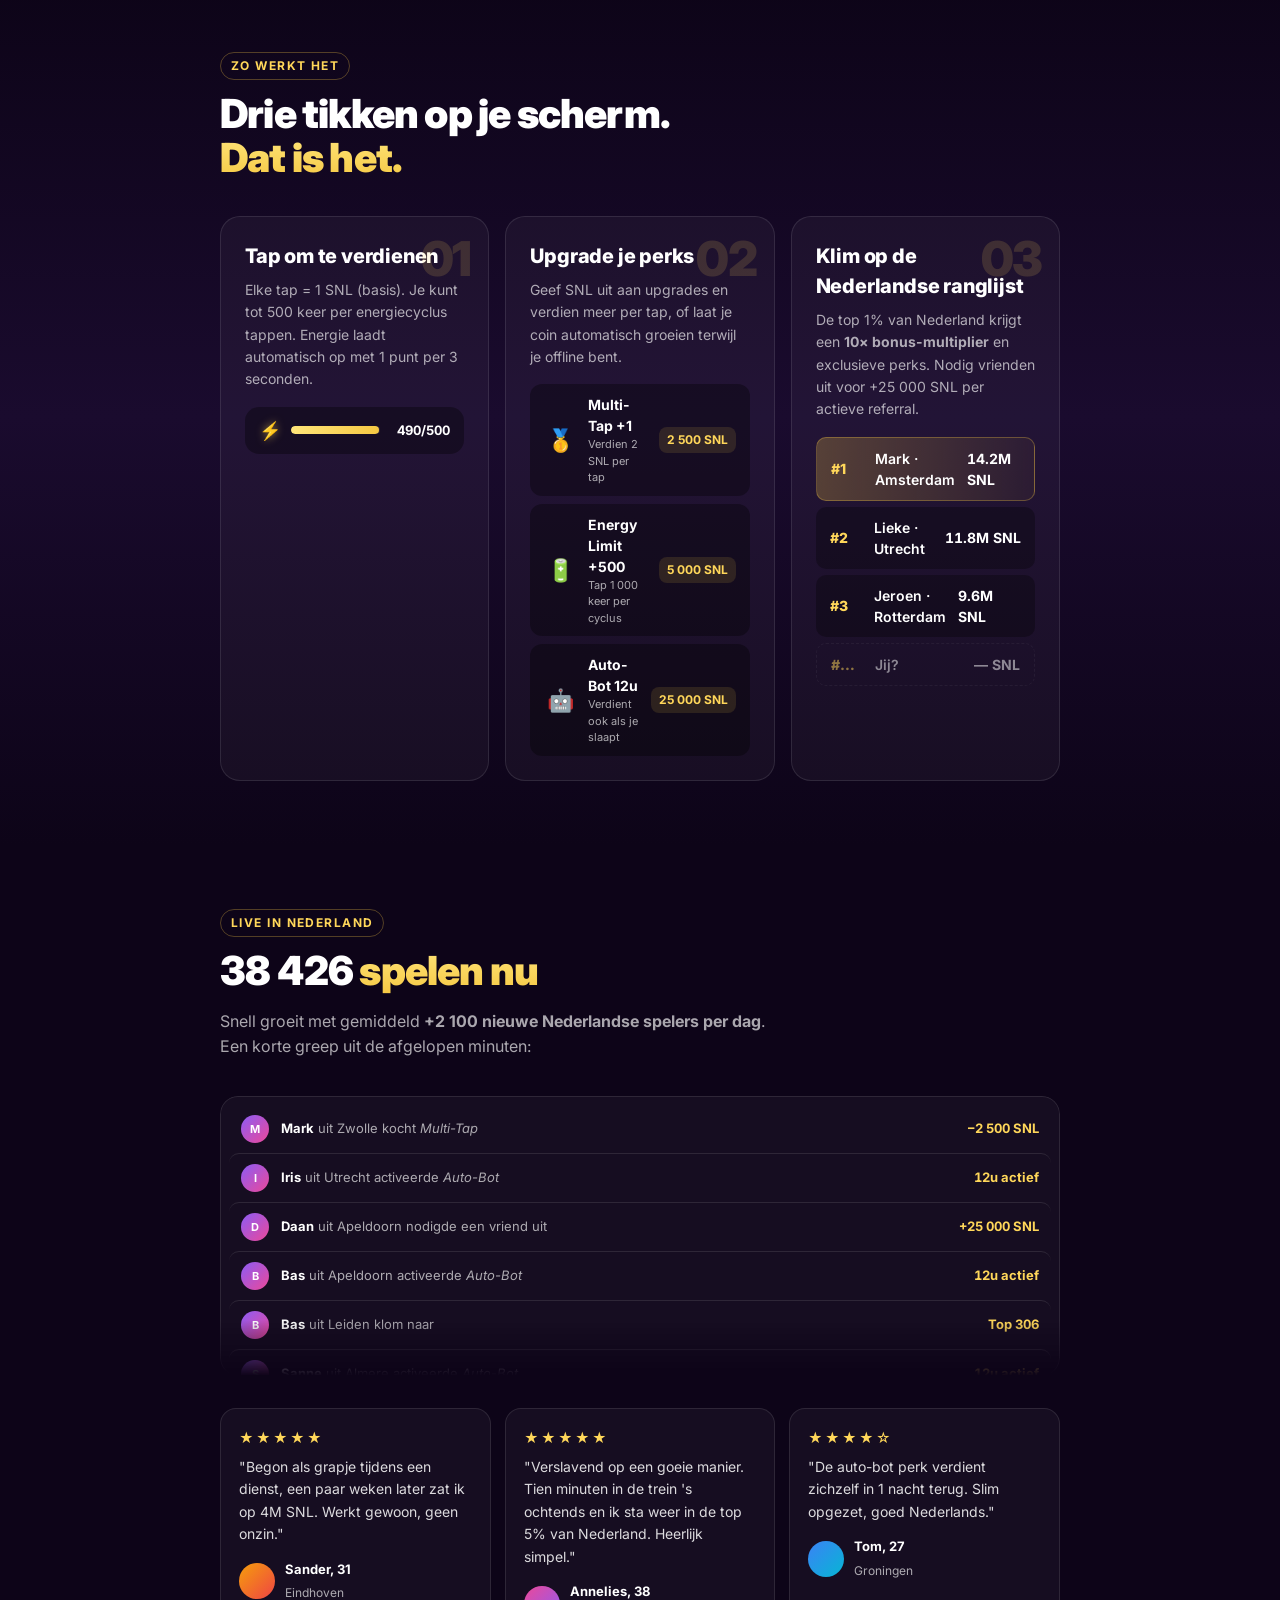
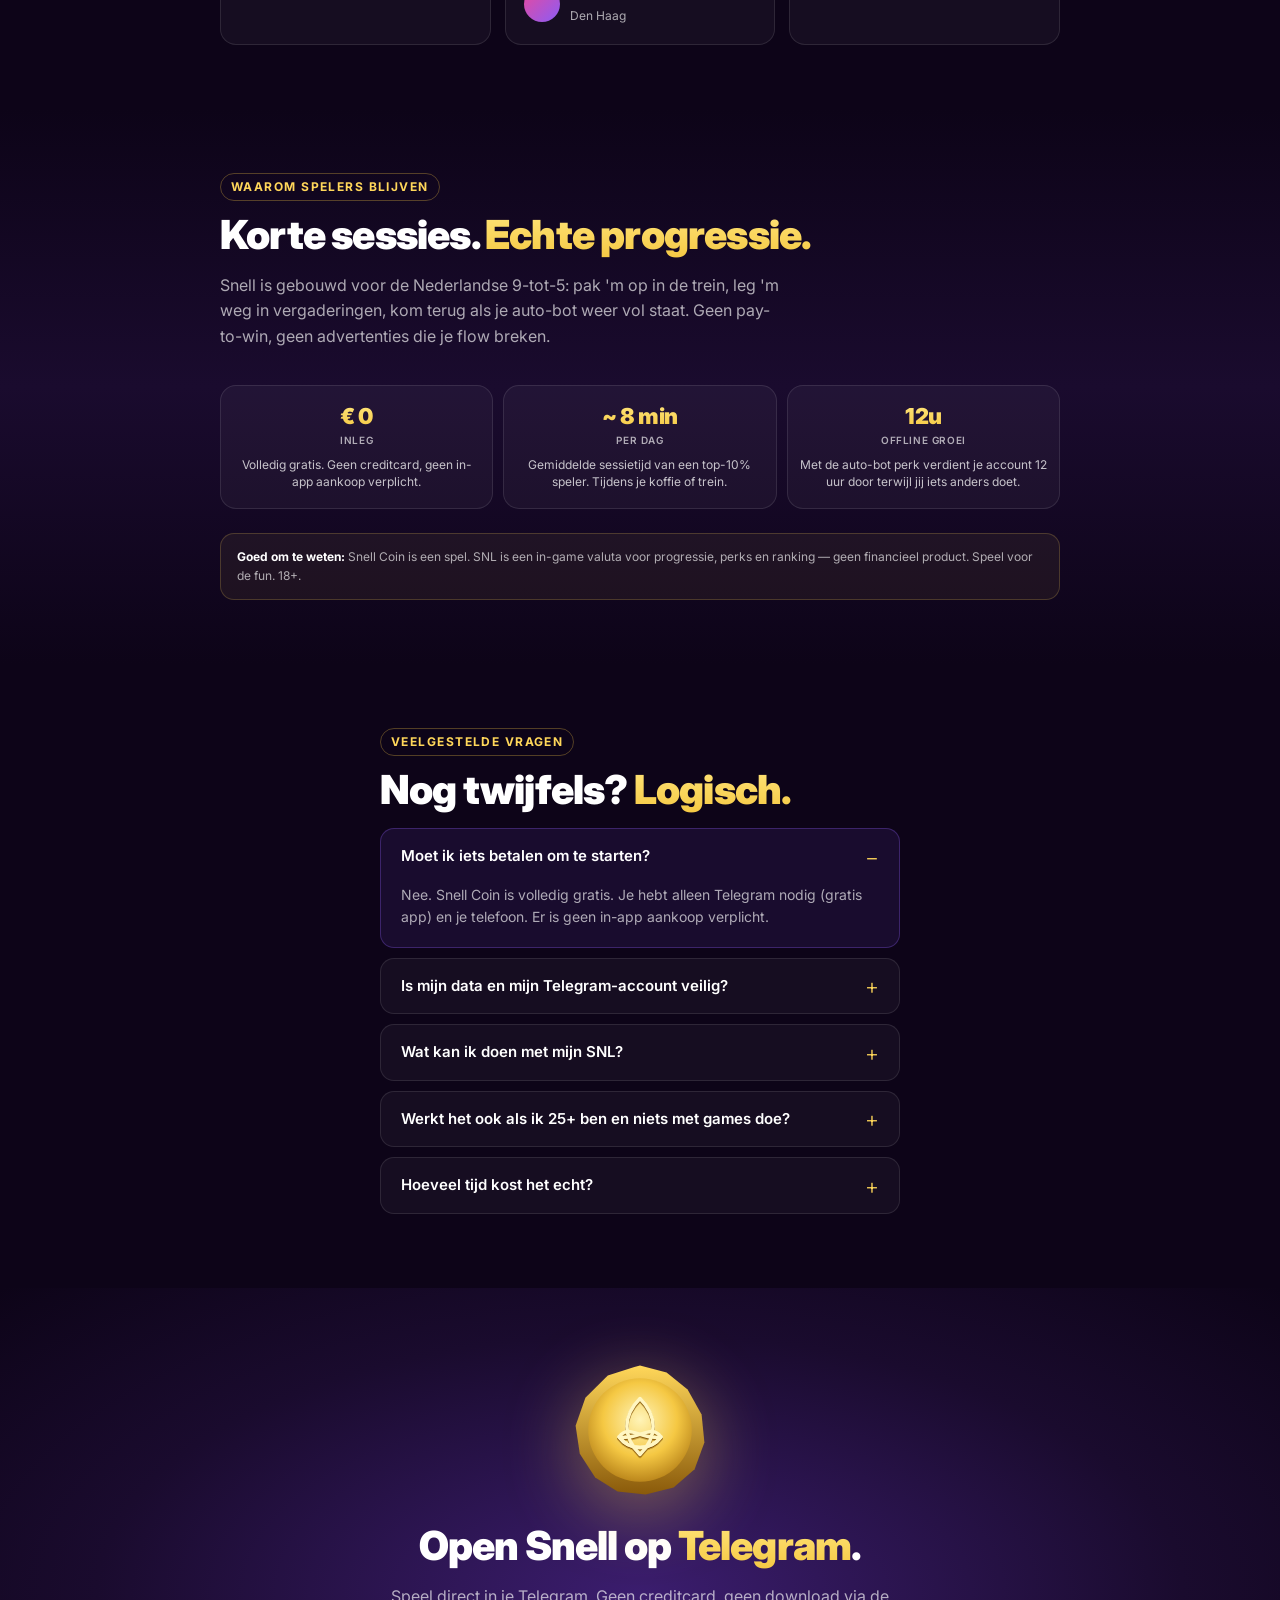
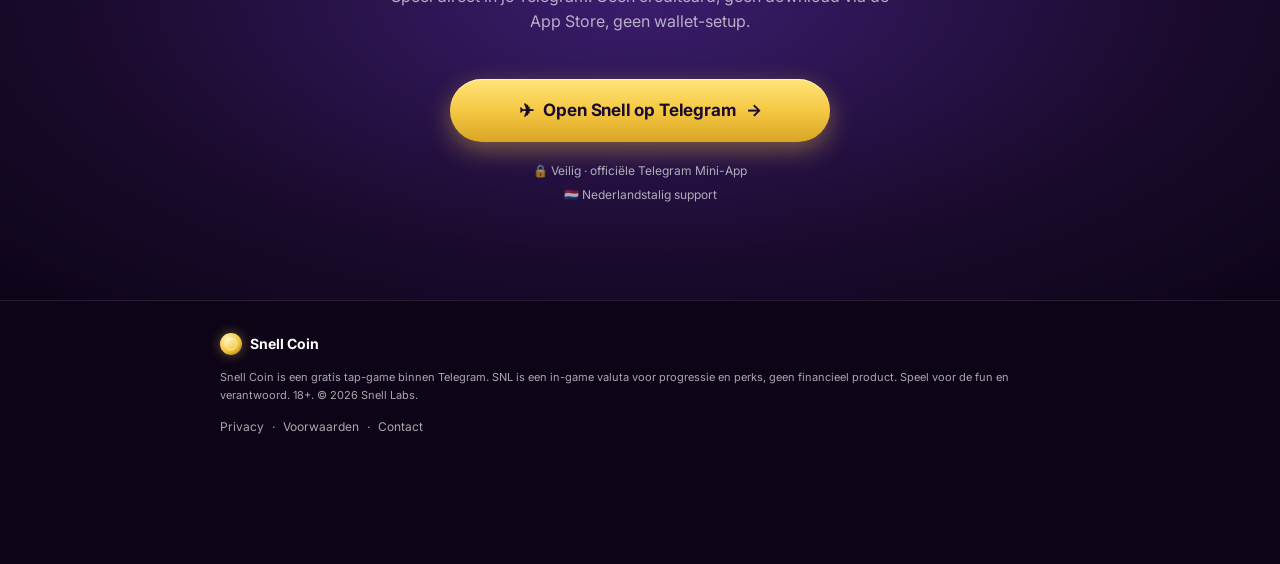
==== commit 262c7bb5: "drop listing narrative, reframe SNL as pure in-game currency - meta description, hero sub, footer di" ====
--- a/index.html
+++ b/index.html
@@ -5,7 +5,7 @@
 <meta name="viewport" content="width=device-width, initial-scale=1.0, viewport-fit=cover" />
 <meta name="theme-color" content="#1a0b2e" />
 <title>Snell Coin — De Nederlandse Telegram-economie</title>
-<meta name="description" content="Snell Coin is een Telegram-gebaseerde tap-economie. Verzamel SNL, upgrade je perks en bereid je voor op de listing. Speel gratis vanaf je telefoon." />
+<meta name="description" content="Snell Coin is een Telegram-tap-game voor Nederland. Verzamel SNL, upgrade je perks en klim naar de top van de Nederlandse ranglijst. Gratis spelen vanaf je telefoon." />
 <link rel="preconnect" href="https://fonts.googleapis.com" />
 <link rel="preconnect" href="https://fonts.gstatic.com" crossorigin />
 <link href="https://fonts.googleapis.com/css2?family=Inter:wght@400;500;600;700;800;900&display=swap" rel="stylesheet" />
@@ -16,7 +16,7 @@
 <!-- ============ TOP BANNER ============ -->
 <div class="top-banner">
   <span class="pulse-dot"></span>
-  <span><strong>Live in Nederland</strong> · 12 847 spelers actief</span>
+  <span><strong>Live in Nederland</strong> · 38 426 spelers actief</span>
 </div>
 
 <!-- ============ NAV ============ -->
@@ -45,7 +45,7 @@
     </h1>
 
     <p class="hero-sub">
-      De eerste Nederlandse tap-economie op Telegram. Verzamel SNL, upgrade je perks en sta vooraan bij de listing.
+      De eerste Nederlandse tap-economie op Telegram. Verzamel SNL, upgrade je perks en klim naar de top van Nederland.
     </p>
 
     <!-- Live coin showcase -->
@@ -85,7 +85,7 @@
     </a>
 
     <div class="hero-trust">
-      <div class="trust-item"><strong id="playerCount">12 847</strong><span>spelers online · NL</span></div>
+      <div class="trust-item"><strong id="playerCount">38 426</strong><span>spelers online · NL</span></div>
       <div class="trust-divider"></div>
       <div class="trust-item"><strong>4.8 ★</strong><span>2 314 reviews</span></div>
       <div class="trust-divider"></div>
@@ -100,29 +100,29 @@
     <div class="eyebrow">De economie</div>
     <h2 class="section-title">Wat is een <span class="gold">Snell Coin</span> eigenlijk?</h2>
     <p class="section-lead">
-      SNL is de in-game token van Snell. Elke tap voegt SNL toe aan je saldo. Je saldo bepaalt je positie op de Nederlandse ranglijst — en je aandeel bij de listing.
+      SNL is de in-game valuta van Snell. Elke tap voegt SNL toe aan je saldo. Met SNL koop je perks, ontgrendel je levels en bepaal je je positie op de Nederlandse ranglijst.
     </p>
 
     <div class="econ-grid">
       <div class="econ-card">
         <div class="econ-num">21 000 000 000</div>
-        <div class="econ-label">Totale max supply</div>
-        <p>Vaste hoeveelheid SNL. Geen bijdrukken, geen verwatering.</p>
+        <div class="econ-label">Totale supply</div>
+        <p>Vaste hoeveelheid SNL in het spel. Geen bijdrukken, je inzet verwatert niet.</p>
       </div>
       <div class="econ-card">
-        <div class="econ-num">68%</div>
+        <div class="econ-num">100%</div>
         <div class="econ-label">Naar spelers</div>
-        <p>Het grootste deel van de supply gaat rechtstreeks naar actieve spelers — geen pre-sale voor insiders.</p>
+        <p>Alle SNL wordt verdiend door actieve spelers — niets gaat naar insiders of pre-sales.</p>
       </div>
       <div class="econ-card">
-        <div class="econ-num">Q3 2026</div>
-        <div class="econ-label">Geplande TGE</div>
-        <p>Token Generation Event en exchange-listing. Je in-game saldo bepaalt je airdrop-portie.</p>
+        <div class="econ-num">12</div>
+        <div class="econ-label">Levels &amp; perks</div>
+        <p>Twaalf in-game levels, elk met eigen perks, multipliers en cosmetische upgrades.</p>
       </div>
       <div class="econ-card highlight">
         <div class="econ-num">1 SNL</div>
-        <div class="econ-label">= 1 punt nu, ? straks</div>
-        <p>Wat een coin straks waard is, hangt af van de markt. Wie nu het meeste verzamelt, krijgt straks de grootste portie.</p>
+        <div class="econ-label">= 1 stap richting de top</div>
+        <p>Hoe meer SNL je verzamelt, hoe hoger je rank, hoe sterker je perks. Pure in-game progressie.</p>
       </div>
     </div>
   </div>
@@ -162,7 +162,7 @@
       <div class="how-step">
         <div class="how-step-num">03</div>
         <h3>Klim op de Nederlandse ranglijst</h3>
-        <p>Top 1% bij de listing krijgt een <strong>10× bonus-multiplier</strong>. Nodig vrienden uit voor +25 000 SNL per actieve referral.</p>
+        <p>De top 1% van Nederland krijgt een <strong>10× bonus-multiplier</strong> en exclusieve perks. Nodig vrienden uit voor +25 000 SNL per actieve referral.</p>
         <div class="leaderboard">
           <div class="lb-row gold-bg"><span class="lb-pos">#1</span><span class="lb-name">Mark · Amsterdam</span><span class="lb-bal">14.2M SNL</span></div>
           <div class="lb-row"><span class="lb-pos">#2</span><span class="lb-name">Lieke · Utrecht</span><span class="lb-bal">11.8M SNL</span></div>
@@ -178,8 +178,8 @@
 <section class="section" id="social">
   <div class="container">
     <div class="eyebrow">Live in Nederland</div>
-    <h2 class="section-title"><span id="playerBig">12 847</span> <span class="gold">spelen nu</span></h2>
-    <p class="section-lead">Snell groeit met gemiddeld <strong>+1 240 nieuwe Nederlandse spelers per dag</strong>. Een korte greep uit de afgelopen minuten:</p>
+    <h2 class="section-title"><span id="playerBig">38 426</span> <span class="gold">spelen nu</span></h2>
+    <p class="section-lead">Snell groeit met gemiddeld <strong>+2 100 nieuwe Nederlandse spelers per dag</strong>. Een korte greep uit de afgelopen minuten:</p>
 
     <div class="activity-feed" id="activityFeed">
       <!-- filled by JS -->
@@ -193,7 +193,7 @@
       </div>
       <div class="review">
         <div class="review-stars">★★★★★</div>
-        <p>"Eindelijk een crypto-project waar je niets in hoeft te leggen. Gewoon tappen tijdens m'n koffie. Mijn vriend kreeg de listing al mee bij een ander project, ik wil deze niet missen."</p>
+        <p>"Verslavend op een goeie manier. Tien minuten in de trein 's ochtends en ik sta weer in de top 5% van Nederland. Heerlijk simpel."</p>
         <div class="review-author"><div class="avatar a2"></div><div><strong>Annelies, 38</strong><span>Den Haag</span></div></div>
       </div>
       <div class="review">
@@ -205,35 +205,35 @@
   </div>
 </section>
 
-<!-- ============ SOFT FINANCIAL FRAMING ============ -->
+<!-- ============ WAAROM SPELERS BLIJVEN ============ -->
 <section class="section section-dark" id="value">
   <div class="container">
-    <div class="eyebrow">Wat het kan opleveren</div>
-    <h2 class="section-title">Coins nu zijn <span class="gold">posities later</span>.</h2>
+    <div class="eyebrow">Waarom spelers blijven</div>
+    <h2 class="section-title">Korte sessies. <span class="gold">Echte progressie.</span></h2>
     <p class="section-lead">
-      Bij vergelijkbare Telegram tap-economieën (Notcoin, Hamster Kombat) kregen vroege spelers bij de listing een airdrop met een marktwaarde van honderden tot duizenden euro's. Geen garantie — wel een patroon.
+      Snell is gebouwd voor de Nederlandse 9-tot-5: pak 'm op in de trein, leg 'm weg in vergaderingen, kom terug als je auto-bot weer vol staat. Geen pay-to-win, geen advertenties die je flow breken.
     </p>
 
     <div class="value-grid">
       <div class="value-card">
         <div class="value-num gold">€ 0</div>
         <div class="value-label">Inleg</div>
-        <p>Snell is en blijft gratis. Geen creditcard, geen wallet-setup om te beginnen.</p>
+        <p>Volledig gratis. Geen creditcard, geen in-app aankoop verplicht.</p>
       </div>
       <div class="value-card">
         <div class="value-num gold">~ 8 min</div>
         <div class="value-label">Per dag</div>
-        <p>Gemiddelde tijdsinvestering van een top-10% speler. Tijdens je koffie of trein.</p>
+        <p>Gemiddelde sessietijd van een top-10% speler. Tijdens je koffie of trein.</p>
       </div>
       <div class="value-card">
-        <div class="value-num gold">1 : 1</div>
-        <div class="value-label">Saldo → airdrop</div>
-        <p>Je in-game SNL-saldo is direct gekoppeld aan je portie bij de TGE-distributie.</p>
+        <div class="value-num gold">12u</div>
+        <div class="value-label">Offline groei</div>
+        <p>Met de auto-bot perk verdient je account 12 uur door terwijl jij iets anders doet.</p>
       </div>
     </div>
 
     <div class="disclaimer">
-      <strong>Belangrijk:</strong> Snell Coin is een spel. De waarde van een eventuele toekomstige token is afhankelijk van marktomstandigheden en kan ook nul zijn. Speel niet om geld te verdienen — speel omdat het leuk is, en zie de listing als bonus. Niet bedoeld als financieel advies. 18+.
+      <strong>Goed om te weten:</strong> Snell Coin is een spel. SNL is een in-game valuta voor progressie, perks en ranking — geen financieel product. Speel voor de fun. 18+.
     </div>
   </div>
 </section>
@@ -253,12 +253,12 @@
       <p>Snell draait als officiële Telegram Mini-App. We hebben geen toegang tot je berichten, contacten of wachtwoord. Alleen je publieke Telegram-naam en avatar.</p>
     </details>
     <details class="faq-item">
-      <summary>Wanneer kan ik mijn SNL omzetten?</summary>
-      <p>De TGE (Token Generation Event) staat gepland voor Q3 2026. Op dat moment wordt je in-game saldo omgezet in echte SNL op de blockchain en gelist op exchanges.</p>
+      <summary>Wat kan ik doen met mijn SNL?</summary>
+      <p>Met SNL koop je perks (Multi-Tap, Energy Limit, Auto-Bot), ontgrendel je nieuwe levels en klim je hoger op de Nederlandse ranglijst. Hoe groter je saldo, hoe sterker je account.</p>
     </details>
     <details class="faq-item">
-      <summary>Werkt het ook als ik 25+ ben en niets van crypto weet?</summary>
-      <p>Ja. De meeste van onze Nederlandse spelers zijn tussen de 27 en 45 jaar. Je hoeft niets te weten van crypto — als je een telefoon kunt bedienen, kun je Snell spelen.</p>
+      <summary>Werkt het ook als ik 25+ ben en niets met games doe?</summary>
+      <p>Ja. De meeste van onze Nederlandse spelers zijn tussen de 27 en 45 jaar. Je hoeft geen gamer te zijn — als je een telefoon kunt bedienen, kun je Snell spelen.</p>
     </details>
     <details class="faq-item">
       <summary>Hoeveel tijd kost het echt?</summary>
@@ -316,7 +316,7 @@
       <span>Snell Coin</span>
     </div>
     <p class="footer-disclaimer">
-      Snell Coin is een spel binnen Telegram. Deelname is gratis en niet bedoeld als financiële investering. De waarde van toekomstige tokens is afhankelijk van marktomstandigheden. Speel verantwoord. 18+. © 2026 Snell Labs.
+      Snell Coin is een gratis tap-game binnen Telegram. SNL is een in-game valuta voor progressie en perks, geen financieel product. Speel voor de fun en verantwoord. 18+. © 2026 Snell Labs.
     </p>
     <div class="footer-links">
       <a href="#">Privacy</a><span>·</span>
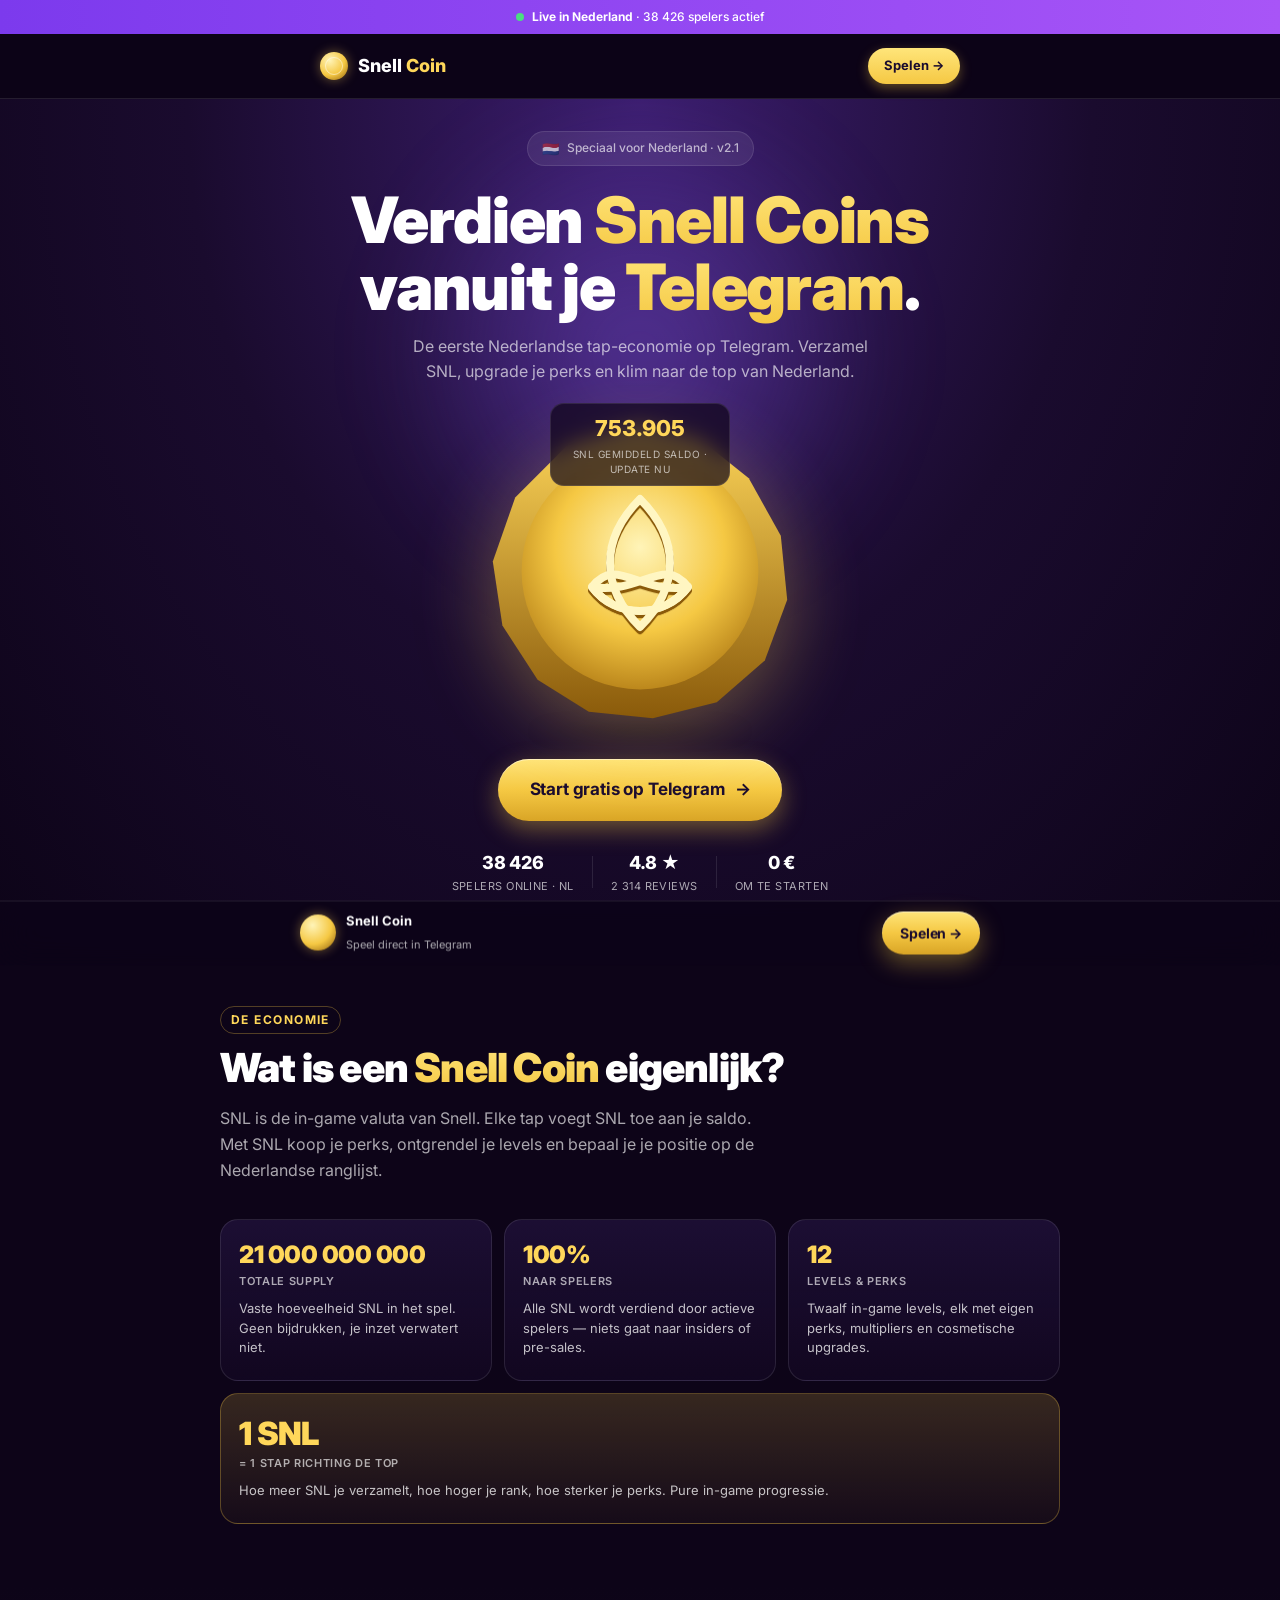
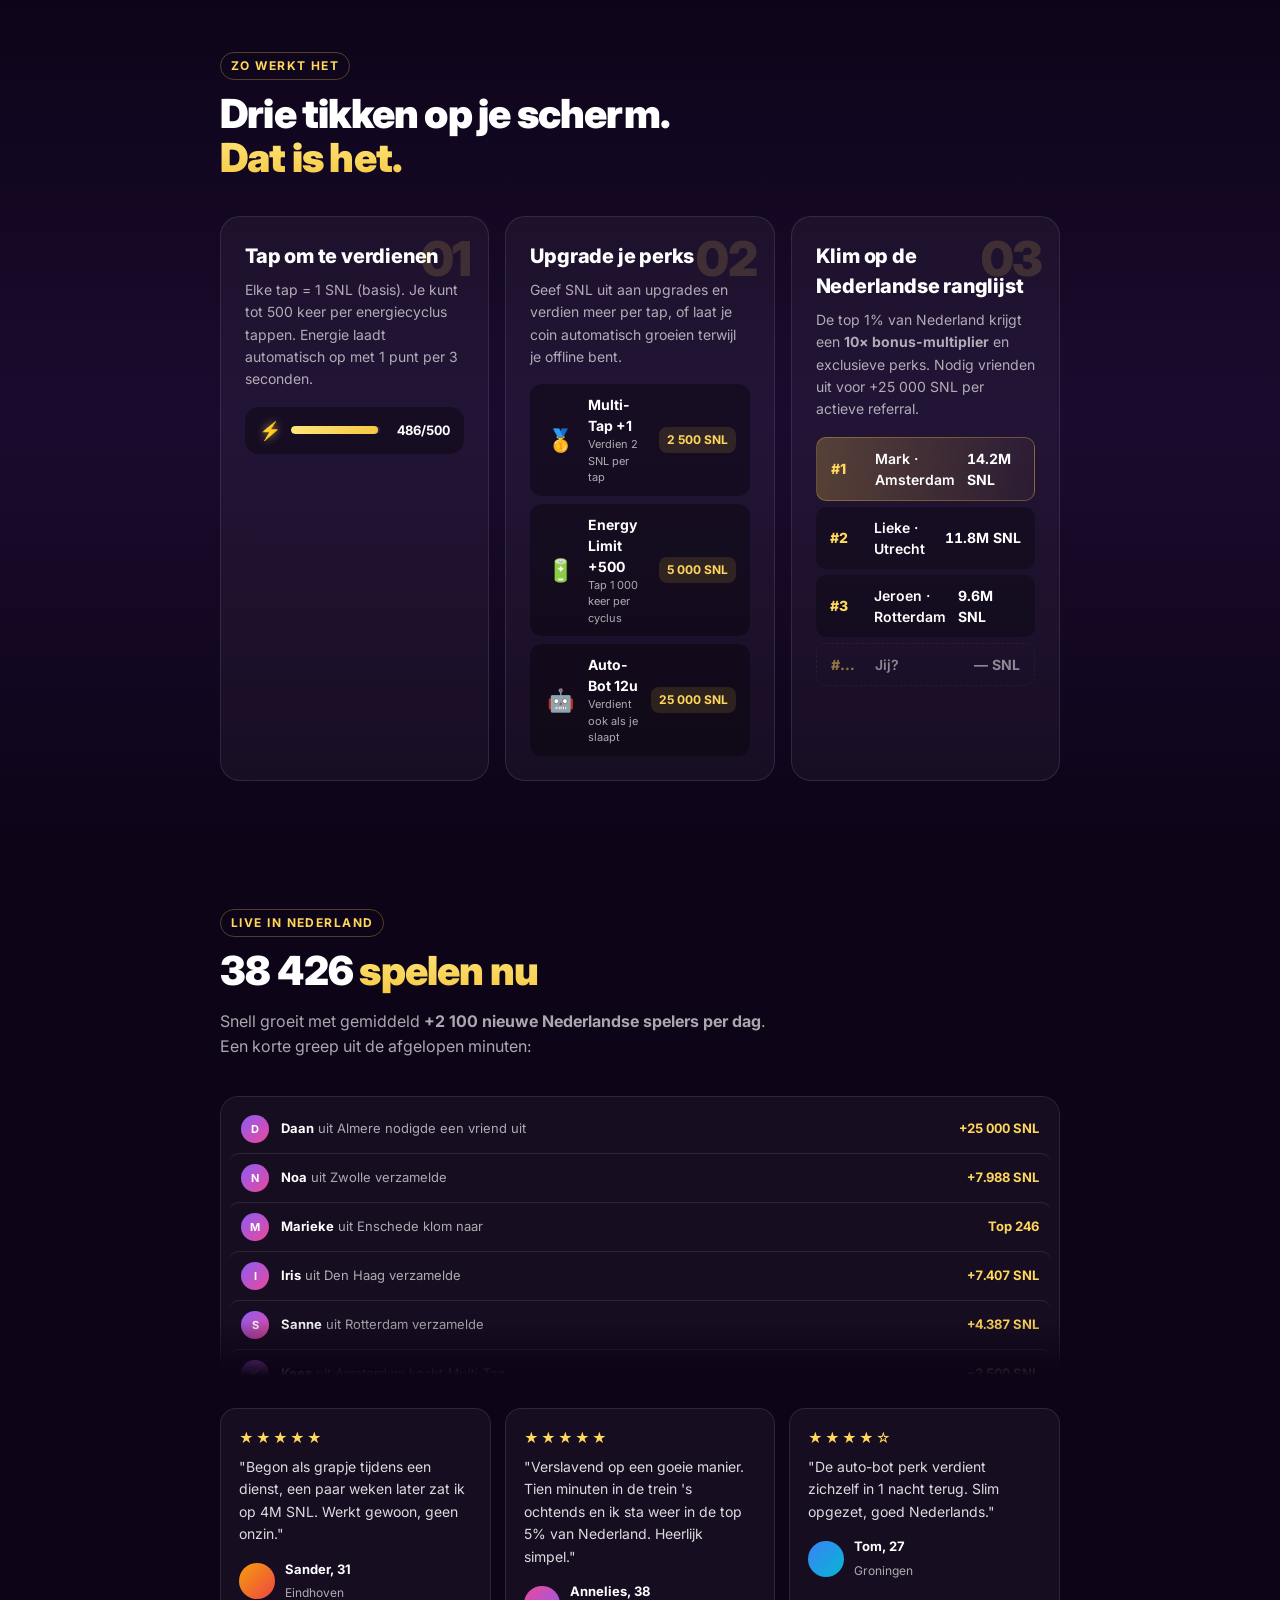
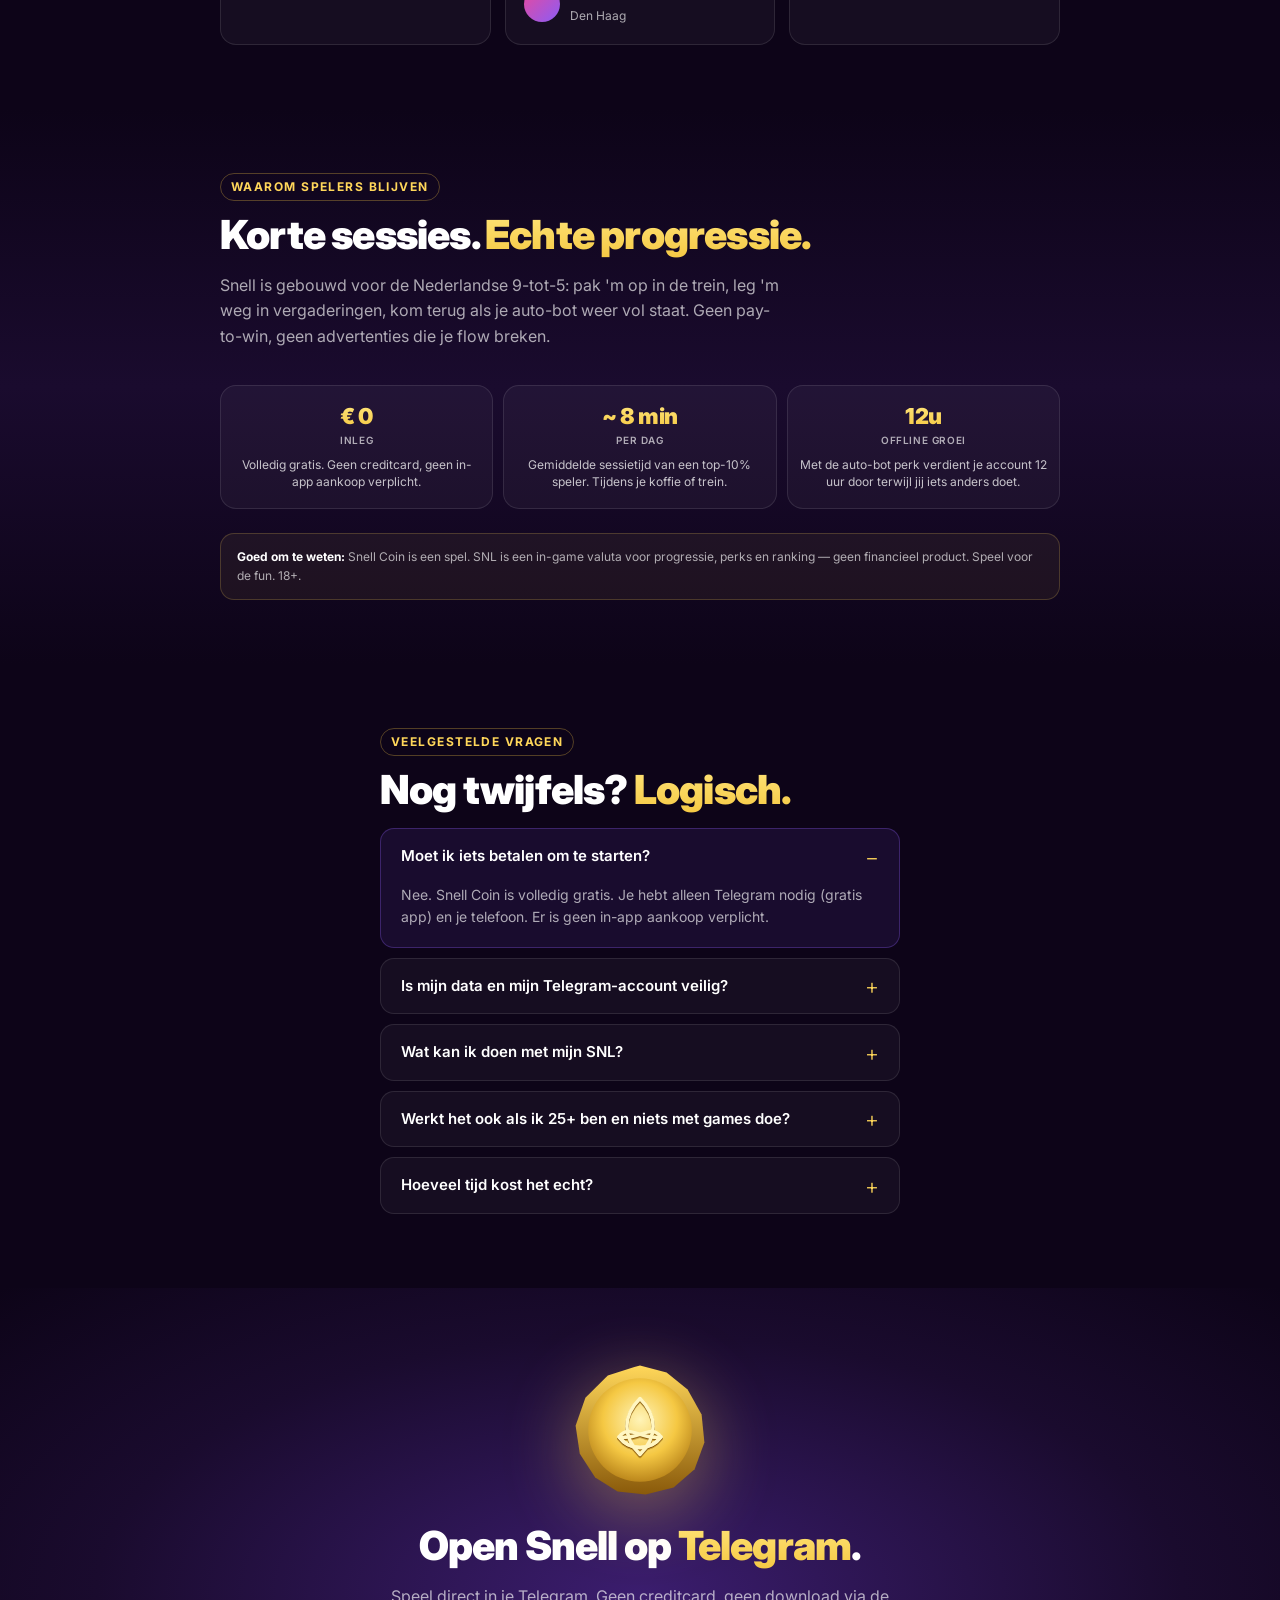
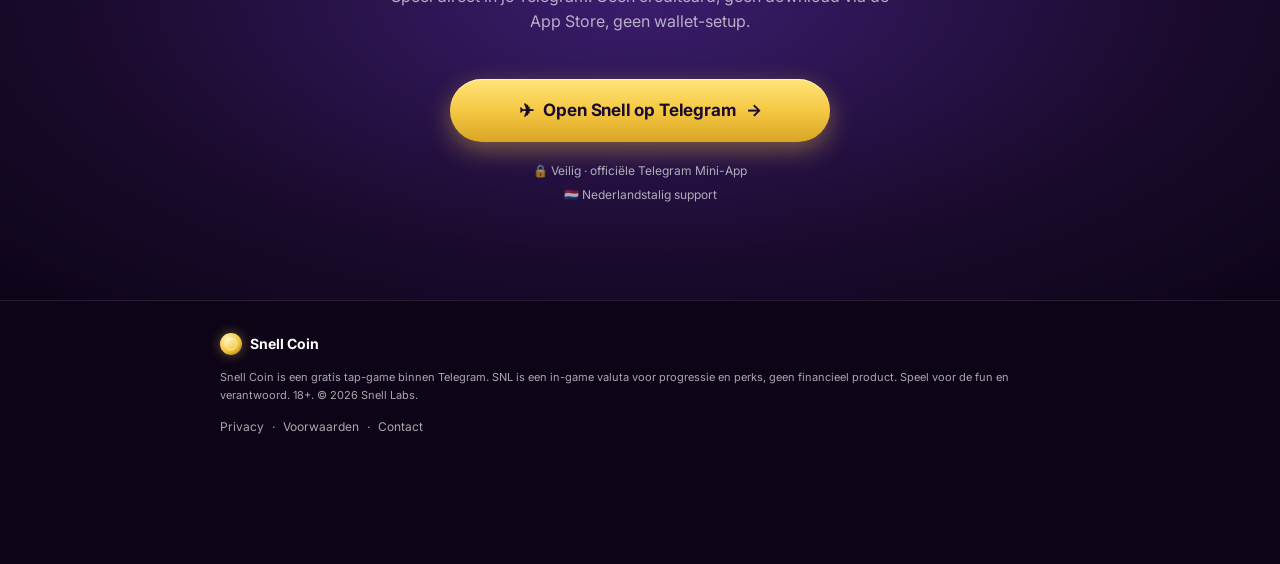
==== commit 4cd9ea13: "add Privacy, Voorwaarden, and Contact pages - privacy.html: AVG/GDPR-compliant policy covering Teleg" ====
--- a/index.html
+++ b/index.html
@@ -319,9 +319,9 @@
       Snell Coin is een gratis tap-game binnen Telegram. SNL is een in-game valuta voor progressie en perks, geen financieel product. Speel voor de fun en verantwoord. 18+. © 2026 Snell Labs.
     </p>
     <div class="footer-links">
-      <a href="#">Privacy</a><span>·</span>
-      <a href="#">Voorwaarden</a><span>·</span>
-      <a href="#">Contact</a>
+      <a href="privacy.html">Privacy</a><span>·</span>
+      <a href="voorwaarden.html">Voorwaarden</a><span>·</span>
+      <a href="contact.html">Contact</a>
     </div>
   </div>
 </footer>
--- a/styles.css
+++ b/styles.css
@@ -362,6 +362,40 @@
   .hero-title{font-size:64px}
 }
 
+/* ============ LEGAL / CONTACT PAGES ============ */
+.legal{padding:48px 0 80px;background:linear-gradient(180deg,#1a0b2e 0%,#0d0418 100%);min-height:calc(100vh - 160px)}
+.legal .container{max-width:720px}
+.legal-back{display:inline-flex;align-items:center;gap:6px;color:var(--text-dim);font-size:13px;margin-bottom:18px;transition:color .15s ease}
+.legal-back:hover{color:var(--gold)}
+.legal h1{font-size:clamp(28px,6vw,40px);font-weight:900;letter-spacing:-.02em;margin-bottom:8px;line-height:1.1}
+.legal .updated{color:var(--text-dim);font-size:13px;margin-bottom:32px;display:block}
+.legal h2{font-size:18px;font-weight:800;margin:28px 0 10px;letter-spacing:-.01em;color:#fff}
+.legal h2 .num{color:var(--gold);margin-right:8px;font-variant-numeric:tabular-nums}
+.legal p,.legal li{font-size:14.5px;color:rgba(255,255,255,.78);line-height:1.7}
+.legal p{margin-bottom:12px}
+.legal ul{padding-left:20px;margin-bottom:12px}
+.legal li{margin-bottom:6px}
+.legal strong{color:#fff;font-weight:600}
+.legal a{color:var(--gold);text-decoration:underline;text-decoration-color:rgba(245,200,67,.4);text-underline-offset:3px}
+.legal a:hover{text-decoration-color:var(--gold)}
+.legal-card{background:rgba(255,255,255,.04);border:1px solid var(--border);border-radius:16px;padding:20px;margin:20px 0}
+.legal-card h3{font-size:14px;font-weight:700;margin-bottom:6px;color:#fff}
+.legal-card p{font-size:13px;margin:0;color:var(--text-dim)}
+
+.contact-grid{display:grid;grid-template-columns:1fr;gap:12px;margin-top:24px}
+@media (min-width:720px){.contact-grid{grid-template-columns:repeat(2,1fr)}}
+.contact-card{
+  background:rgba(255,255,255,.04);border:1px solid var(--border);
+  border-radius:18px;padding:22px;
+  display:flex;flex-direction:column;gap:6px;
+  transition:border-color .2s ease,background .2s ease;
+}
+.contact-card:hover{border-color:rgba(245,200,67,.4);background:rgba(245,200,67,.05)}
+.contact-card .ico{font-size:22px;margin-bottom:6px}
+.contact-card h3{font-size:15px;font-weight:700}
+.contact-card p{font-size:13px;color:var(--text-dim);margin:0}
+.contact-card .link{color:var(--gold);font-weight:600;font-size:14px;margin-top:6px}
+
 /* Reduce motion */
 @media (prefers-reduced-motion:reduce){
   *,*::before,*::after{animation-duration:.01ms!important;animation-iteration-count:1!important;transition-duration:.01ms!important}
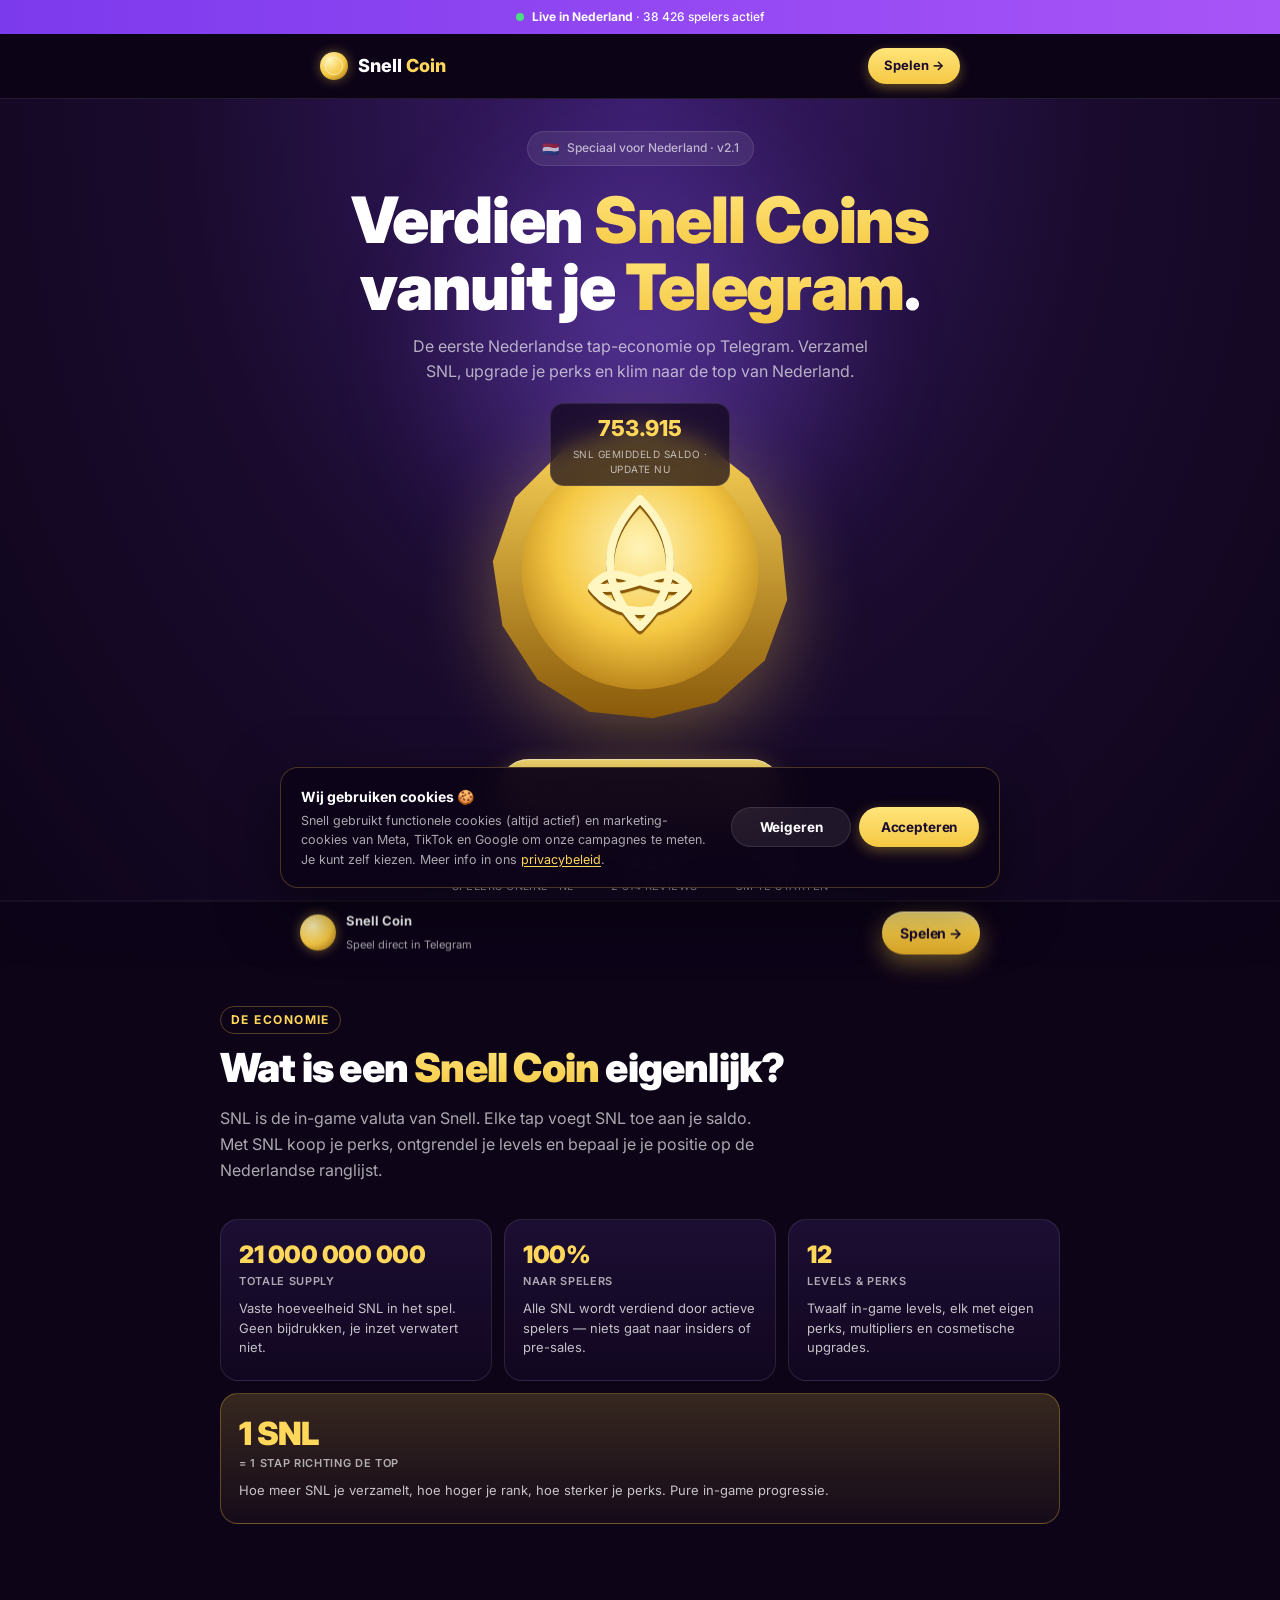
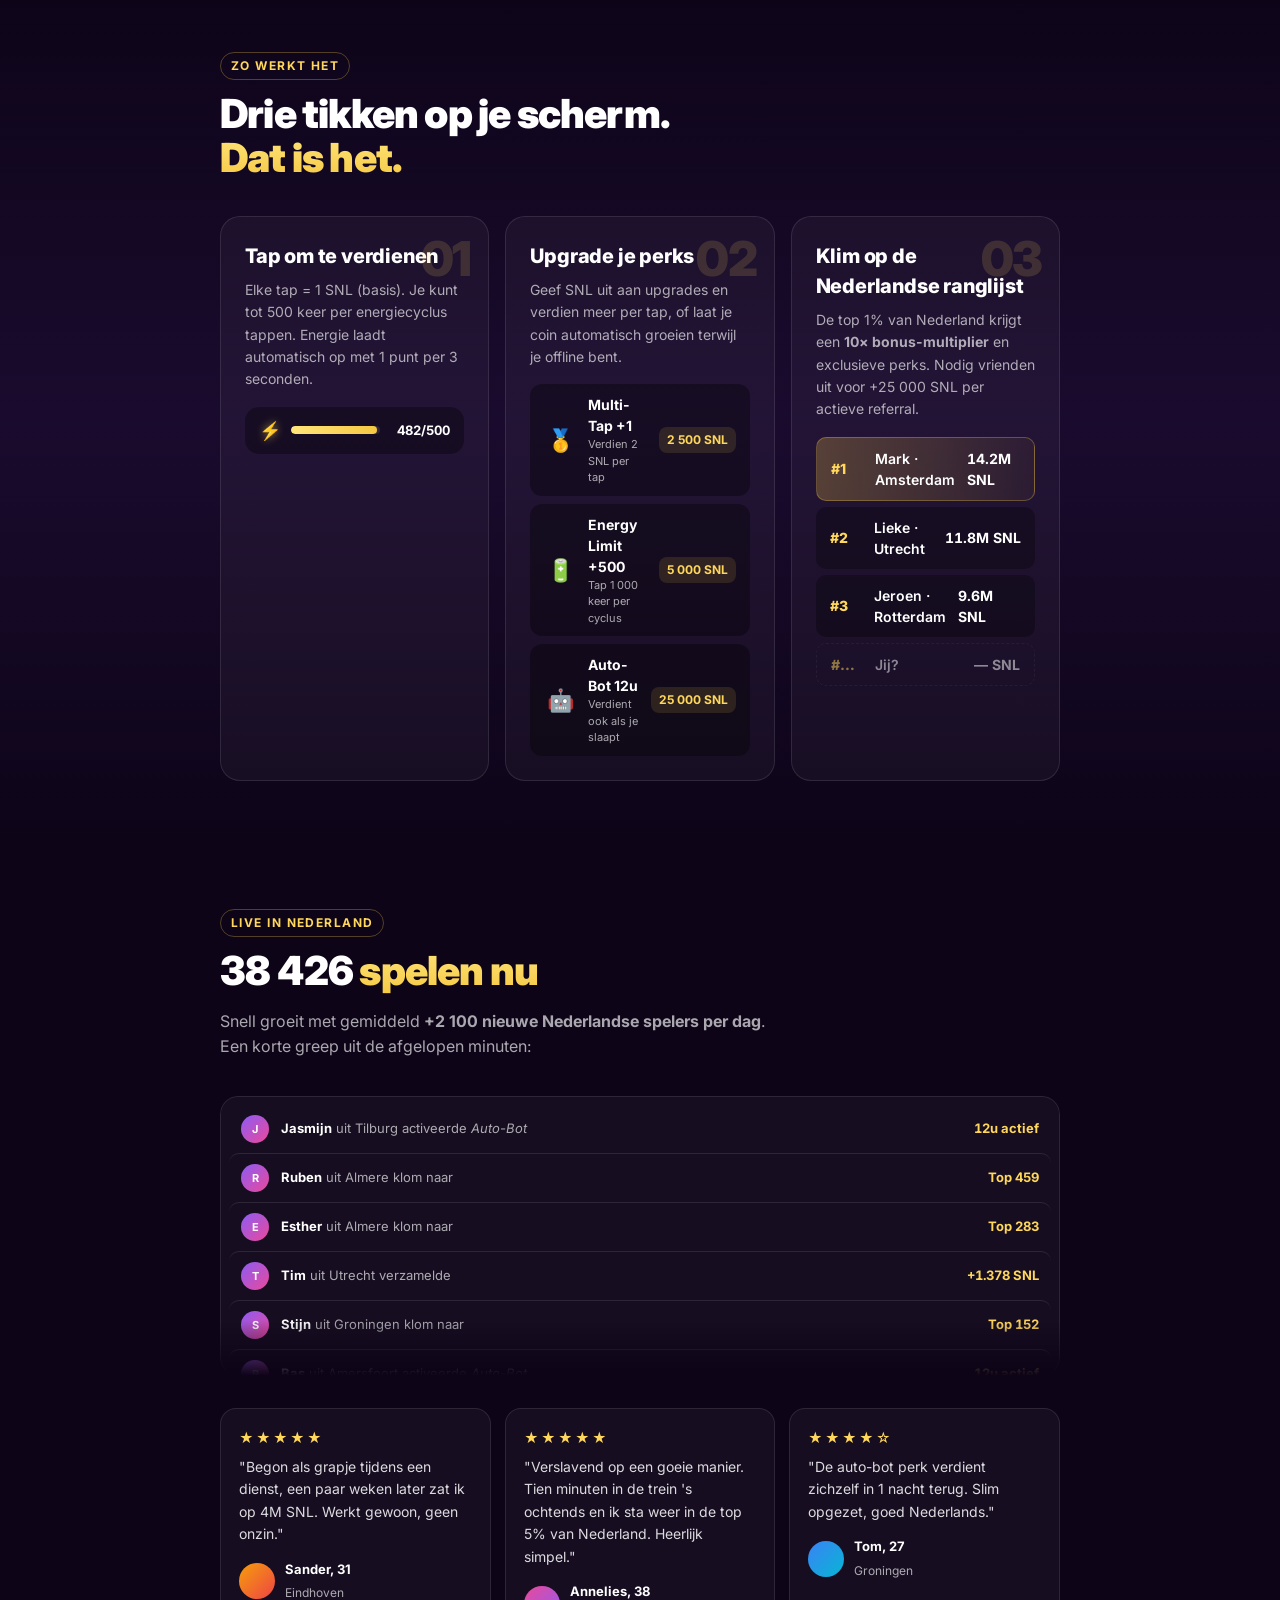
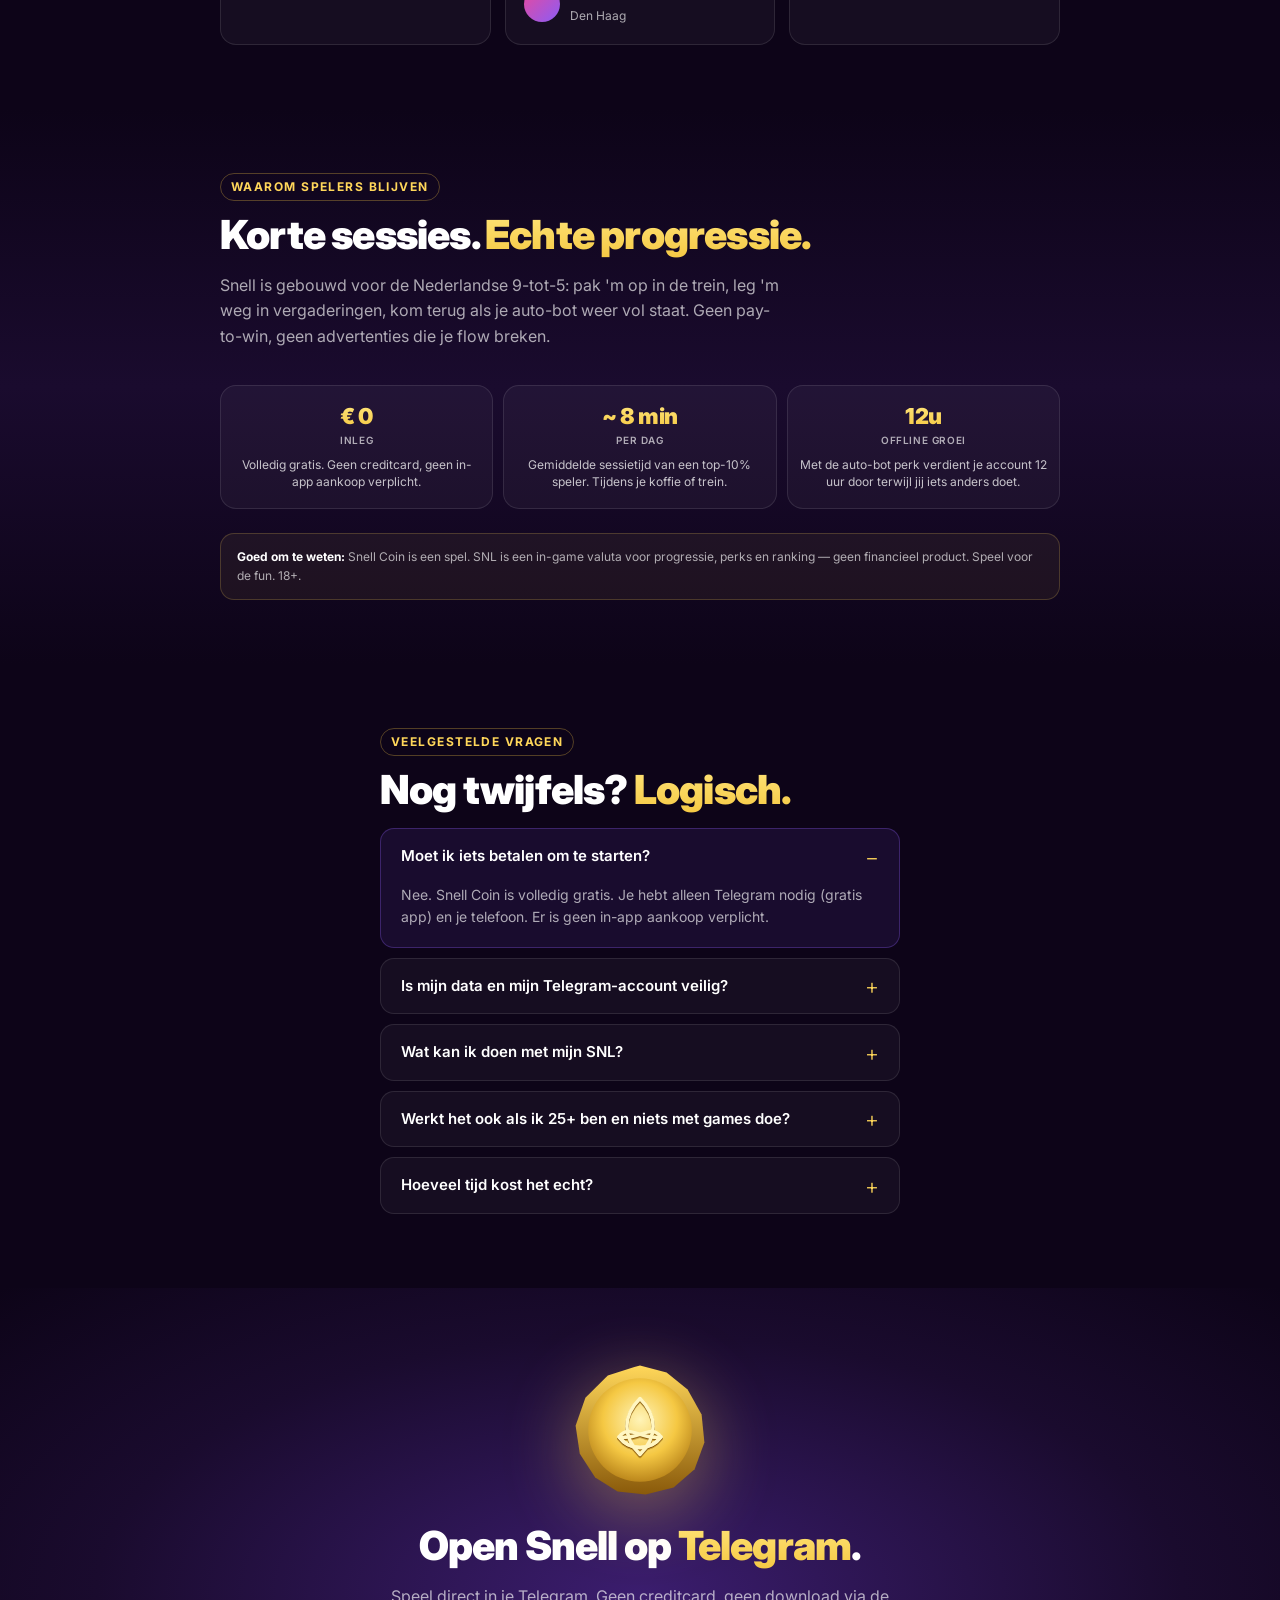
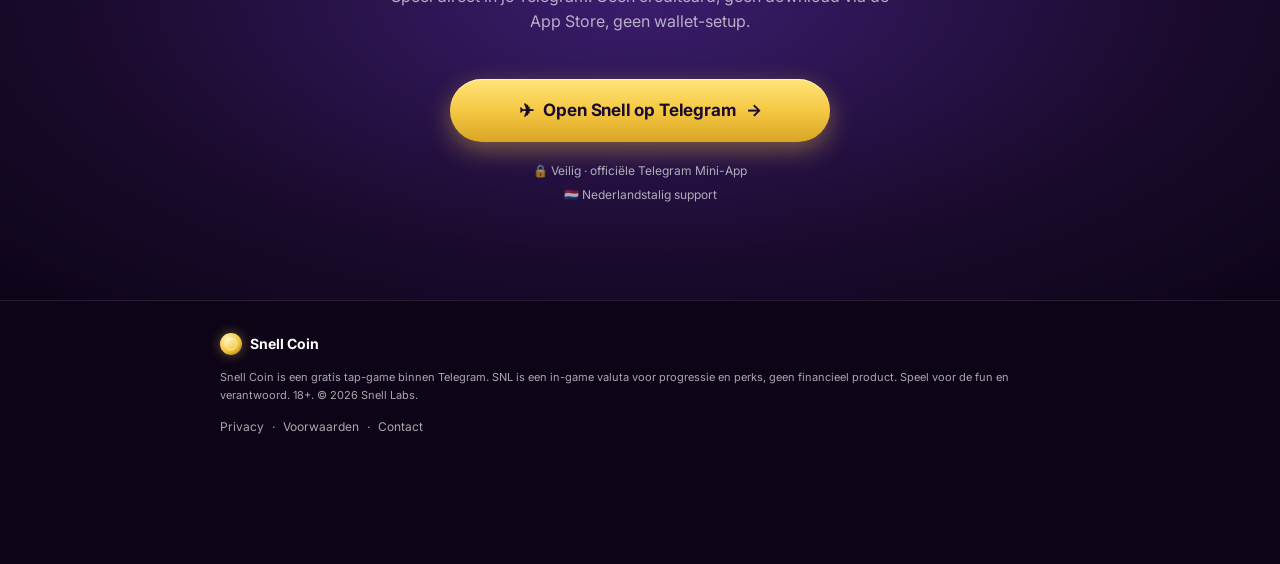
==== commit 49d214b7: "add AVG-compliant cookie consent banner Required by AVG art. 6 lid 1 sub a and Telecommunicatiewet a" ====
--- a/index.html
+++ b/index.html
@@ -340,6 +340,7 @@
   </div>
 </div>
 
+<script src="consent.js"></script>
 <script src="script.js"></script>
 </body>
 </html>
--- a/styles.css
+++ b/styles.css
@@ -396,6 +396,47 @@
 .contact-card p{font-size:13px;color:var(--text-dim);margin:0}
 .contact-card .link{color:var(--gold);font-weight:600;font-size:14px;margin-top:6px}
 
+/* ============ COOKIE BANNER ============ */
+.cookie-banner{
+  position:fixed;left:12px;right:12px;bottom:12px;z-index:200;
+  background:rgba(13,4,24,.96);backdrop-filter:blur(20px);
+  border:1px solid rgba(245,200,67,.25);border-radius:18px;
+  padding:18px 20px;
+  box-shadow:0 20px 60px rgba(0,0,0,.5);
+  transform:translateY(140%);opacity:0;
+  transition:transform .4s cubic-bezier(.2,.8,.2,1),opacity .3s ease;
+  max-width:720px;margin:0 auto;
+}
+.cookie-banner.visible{transform:translateY(0);opacity:1}
+.cookie-inner{display:flex;flex-direction:column;gap:14px}
+.cookie-text strong{display:block;font-size:14px;font-weight:700;margin-bottom:4px}
+.cookie-text p{font-size:12.5px;color:var(--text-dim);line-height:1.55;margin:0}
+.cookie-text a{color:var(--gold);text-decoration:underline;text-underline-offset:2px}
+.cookie-actions{display:flex;gap:8px}
+.cookie-btn{
+  flex:1;
+  padding:11px 14px;border-radius:999px;
+  font-family:inherit;font-weight:700;font-size:13.5px;letter-spacing:-.01em;
+  border:none;cursor:pointer;
+  transition:transform .15s ease,background .15s ease;
+}
+.cookie-btn:hover{transform:translateY(-1px)}
+.cookie-btn:active{transform:translateY(0)}
+.cookie-deny{background:rgba(255,255,255,.08);color:#fff;border:1px solid var(--border)}
+.cookie-deny:hover{background:rgba(255,255,255,.12)}
+.cookie-accept{background:linear-gradient(180deg,#FFE57A,#F5C843);color:#1a0b2e;box-shadow:0 4px 14px rgba(245,200,67,.35)}
+
+@media (min-width:560px){
+  .cookie-inner{flex-direction:row;align-items:center;gap:20px}
+  .cookie-text{flex:1}
+  .cookie-actions{flex:0 0 auto}
+  .cookie-btn{flex:0 0 auto;min-width:120px}
+}
+
+/* When sticky CTA is visible, lift cookie banner above it on mobile */
+.sticky-cta.visible ~ .cookie-banner,
+body:has(.sticky-cta.visible) .cookie-banner{bottom:88px}
+
 /* Reduce motion */
 @media (prefers-reduced-motion:reduce){
   *,*::before,*::after{animation-duration:.01ms!important;animation-iteration-count:1!important;transition-duration:.01ms!important}
